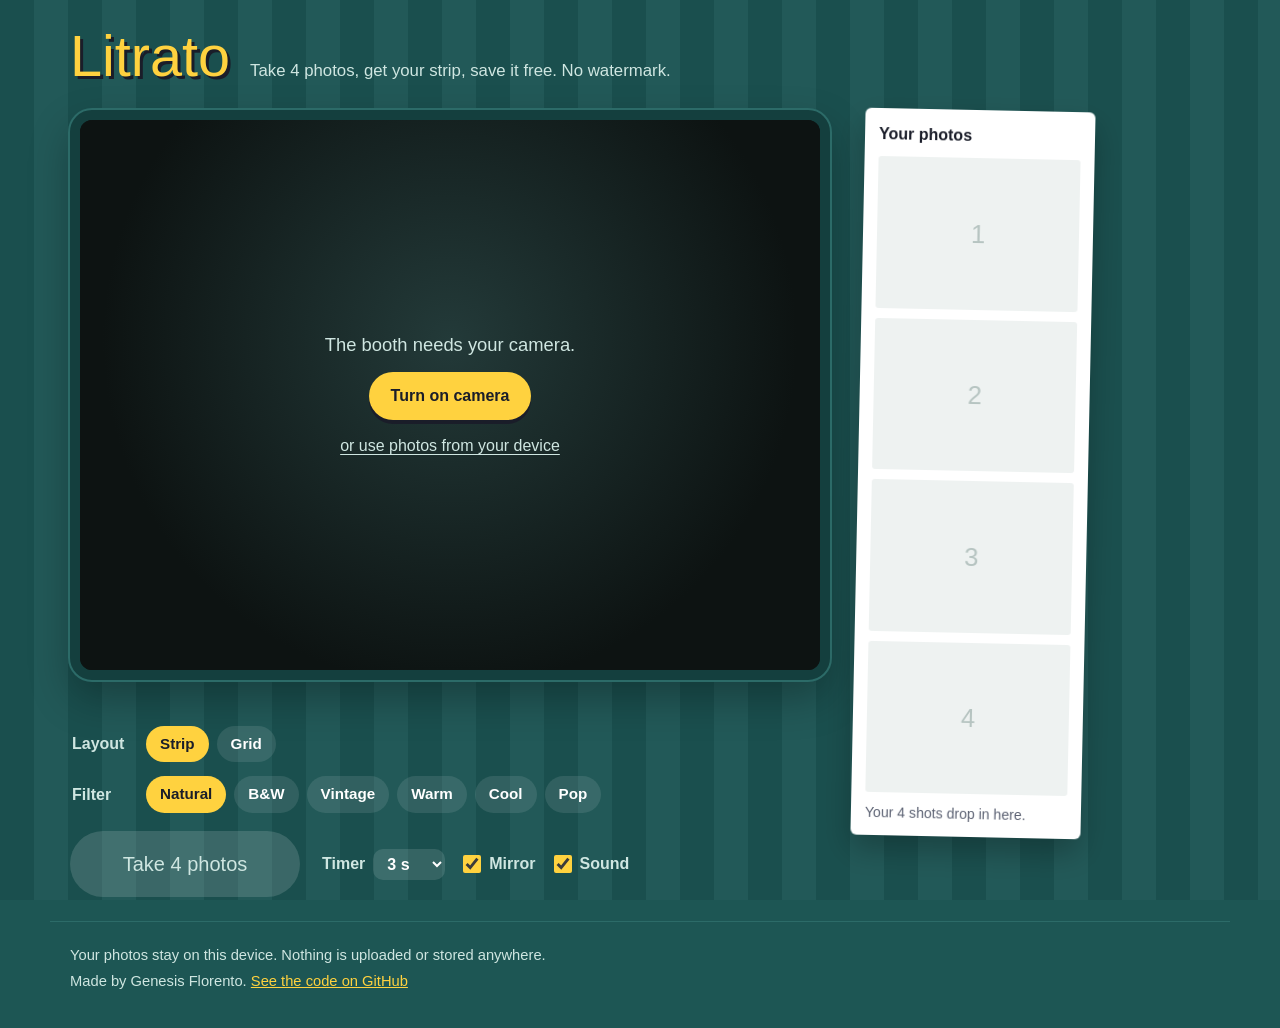
==== index.html @ 0225bc2d "Add files via upload" ====
<!DOCTYPE html>
<html lang="en">
<head>
    <meta charset="UTF-8">
    <meta name="viewport" content="width=device-width, initial-scale=1.0">
    <title>Litrato · Free online photobooth</title>
    <meta name="description" content="A free photobooth in your browser. Take 4 photos, get a photo strip, and save it with no fees and no watermark. Your photos never leave your device.">
    <meta name="theme-color" content="#1d5654">
    <link rel="preload" href="fonts/bungee.woff2" as="font" type="font/woff2" crossorigin>
    <link rel="preload" href="fonts/bricolage-grotesque.woff2" as="font" type="font/woff2" crossorigin>
    <link rel="stylesheet" href="css/style.css">
    <link rel="icon" href="data:image/svg+xml,%3Csvg xmlns='http://www.w3.org/2000/svg' viewBox='0 0 64 64'%3E%3Crect width='64' height='64' rx='14' fill='%231d5654'/%3E%3Crect x='20' y='8' width='24' height='48' rx='3' fill='%23fff'/%3E%3Crect x='24' y='12' width='16' height='10' fill='%23ffd23f'/%3E%3Crect x='24' y='26' width='16' height='10' fill='%23ffd23f'/%3E%3Crect x='24' y='40' width='16' height='10' fill='%23ffd23f'/%3E%3C/svg%3E">
</head>
<body>
    <header class="marquee">
        <h1 class="logo">Litrato</h1>
        <p class="tagline">Take 4 photos, get your strip, save it free. No watermark.</p>
    </header>

    <main class="booth" id="booth">
        <section class="stage" aria-label="Camera">
            <div class="window" id="window">
                <video id="video" autoplay playsinline muted></video>
                <div class="count" id="count" aria-hidden="true"></div>
                <div class="flash" id="flash" aria-hidden="true"></div>

                <div class="cam-start" id="cam-start">
                    <p>The booth needs your camera.</p>
                    <button type="button" class="btn btn-flash" id="btn-camera">Turn on camera</button>
                    <label class="link-btn" for="upload">or use photos from your device</label>
                    <p class="cam-error" id="cam-error" role="alert" hidden></p>
                </div>
            </div>

            <p class="status" id="status" aria-live="polite"></p>

            <div class="controls">
                <fieldset class="choice" id="layout-choice">
                    <legend>Layout</legend>
                    <label><input type="radio" name="layout" value="strip" checked><span>Strip</span></label>
                    <label><input type="radio" name="layout" value="grid"><span>Grid</span></label>
                </fieldset>

                <fieldset class="choice" id="filter-choice">
                    <legend>Filter</legend>
                    <label><input type="radio" name="filter" value="none" checked><span>Natural</span></label>
                    <label><input type="radio" name="filter" value="bw"><span>B&amp;W</span></label>
                    <label><input type="radio" name="filter" value="vintage"><span>Vintage</span></label>
                    <label><input type="radio" name="filter" value="warm"><span>Warm</span></label>
                    <label><input type="radio" name="filter" value="cool"><span>Cool</span></label>
                    <label><input type="radio" name="filter" value="pop"><span>Pop</span></label>
                </fieldset>

                <div class="shoot-row">
                    <button type="button" class="shutter" id="btn-shoot" disabled>
                        <span class="shutter-label">Take 4 photos</span>
                    </button>
                    <div class="small-opts">
                        <label class="select-label">Timer
                            <select id="timer">
                                <option value="3" selected>3 s</option>
                                <option value="5">5 s</option>
                                <option value="10">10 s</option>
                            </select>
                        </label>
                        <label class="check"><input type="checkbox" id="mirror" checked> Mirror</label>
                        <label class="check"><input type="checkbox" id="sound" checked> Sound</label>
                    </div>
                </div>
            </div>
        </section>

        <aside class="tray" aria-label="Your photos">
            <h2 class="tray-title">Your photos</h2>
            <ol class="slots" id="slots">
                <li class="slot"><span class="slot-empty">1</span></li>
                <li class="slot"><span class="slot-empty">2</span></li>
                <li class="slot"><span class="slot-empty">3</span></li>
                <li class="slot"><span class="slot-empty">4</span></li>
            </ol>
            <p class="tray-hint" id="tray-hint">Your 4 shots drop in here.</p>
        </aside>
    </main>

    <section class="result" id="result" aria-labelledby="result-title" hidden>
        <div class="result-preview">
            <canvas id="output" aria-label="Your finished photo strip"></canvas>
        </div>

        <div class="result-panel">
            <h2 id="result-title" tabindex="-1">Your strip is ready</h2>
            <p class="result-sub">Change the look, then save it. Tap a photo below to retake just that one.</p>

            <fieldset class="choice" id="layout-choice-2">
                <legend>Layout</legend>
                <label><input type="radio" name="layout2" value="strip" checked><span>Strip</span></label>
                <label><input type="radio" name="layout2" value="grid"><span>Grid</span></label>
            </fieldset>

            <fieldset class="choice" id="frame-choice">
                <legend>Frame</legend>
                <label><input type="radio" name="frame" value="paper" checked><span class="swatch" style="--sw:#ffffff"></span><span>Paper</span></label>
                <label><input type="radio" name="frame" value="flash"><span class="swatch" style="--sw:#ffd23f"></span><span>Flash</span></label>
                <label><input type="radio" name="frame" value="booth"><span class="swatch" style="--sw:#1d5654"></span><span>Booth</span></label>
                <label><input type="radio" name="frame" value="rose"><span class="swatch" style="--sw:#f4a7b9"></span><span>Rose</span></label>
                <label><input type="radio" name="frame" value="ink"><span class="swatch" style="--sw:#1a1d29"></span><span>Ink</span></label>
            </fieldset>

            <fieldset class="choice" id="filter-choice-2">
                <legend>Filter</legend>
                <label><input type="radio" name="filter2" value="none" checked><span>Natural</span></label>
                <label><input type="radio" name="filter2" value="bw"><span>B&amp;W</span></label>
                <label><input type="radio" name="filter2" value="vintage"><span>Vintage</span></label>
                <label><input type="radio" name="filter2" value="warm"><span>Warm</span></label>
                <label><input type="radio" name="filter2" value="cool"><span>Cool</span></label>
                <label><input type="radio" name="filter2" value="pop"><span>Pop</span></label>
            </fieldset>

            <label class="field"><span>Caption <span class="field-note">(optional)</span></span>
                <input type="text" id="caption" maxlength="28" placeholder="e.g. Barkada night out" autocomplete="off">
            </label>
            <label class="check"><input type="checkbox" id="show-date" checked> Show the date</label>

            <div class="result-actions">
                <button type="button" class="btn btn-flash" id="btn-download">Save photo strip</button>
                <button type="button" class="btn btn-ghost" id="btn-share" hidden>Share</button>
                <button type="button" class="btn btn-ghost" id="btn-again">Start over</button>
            </div>
            <p class="saved-msg" id="saved-msg" role="status" hidden></p>
        </div>
    </section>

    <input type="file" id="upload" accept="image/*" multiple hidden>

    <footer class="foot">
        <p>Your photos stay on this device. Nothing is uploaded or stored anywhere.</p>
        <p>Made by Genesis Florento. <a href="https://github.com/" id="repo-link">See the code on GitHub</a></p>
    </footer>

    <script src="js/filters.js"></script>
    <script src="js/compose.js"></script>
    <script src="js/app.js"></script>
</body>
</html>
---- css/style.css ----
/* Litrato: a free photobooth in the browser.
   Look: an old mall photobooth. Teal enamel booth, white photo strip,
   flash-yellow shutter, and marquee-style countdown numbers. */

@font-face {
    font-family: "Bungee";
    src: url("../fonts/bungee.woff2") format("woff2");
    font-weight: 400;
    font-display: swap;
}
@font-face {
    font-family: "Bricolage Grotesque";
    src: url("../fonts/bricolage-grotesque.woff2") format("woff2");
    font-weight: 200 800;
    font-display: swap;
}

:root {
    --booth: #1d5654;        /* teal enamel, the main color */
    --booth-deep: #143f3e;
    --booth-line: #2c6b68;
    --mint: #cfe6e1;
    --paper: #ffffff;
    --flash: #ffd23f;        /* the one accent */
    --ink: #1a1d29;
    --stop: #ff6b5b;
    --radius-window: 22px;
    --radius-pill: 999px;
    --display: "Bungee", "Arial Black", sans-serif;
    --body: "Bricolage Grotesque", "Segoe UI", Arial, sans-serif;
}

* { box-sizing: border-box; }

html { -webkit-text-size-adjust: 100%; }

body {
    margin: 0;
    min-height: 100vh;
    background: var(--booth);
    color: var(--paper);
    font-family: var(--body);
    font-size: 16px;
    line-height: 1.5;
}

/* Soft vertical pleats, like the booth curtain. */
body::before {
    content: "";
    position: fixed;
    inset: 0;
    z-index: -1;
    background: repeating-linear-gradient(90deg,
        rgba(0, 0, 0, 0.07) 0 34px,
        rgba(255, 255, 255, 0.025) 34px 68px);
    pointer-events: none;
}

button, input, select { font: inherit; color: inherit; }

:focus-visible {
    outline: 3px solid var(--flash);
    outline-offset: 3px;
    border-radius: 6px;
}

[hidden] { display: none !important; }

/* ---------- Header ---------- */
.marquee {
    max-width: 1180px;
    margin: 0 auto;
    padding: 28px 20px 12px;
    display: flex;
    align-items: baseline;
    flex-wrap: wrap;
    gap: 6px 20px;
}

.logo {
    margin: 0;
    font-family: var(--display);
    font-weight: 400;
    font-size: clamp(2.4rem, 6vw, 3.6rem);
    line-height: 1;
    color: var(--flash);
    text-shadow: 3px 3px 0 var(--ink);
}

.tagline {
    margin: 0;
    font-size: 1.05rem;
    color: var(--mint);
}

/* ---------- Booth: camera + tray ---------- */
.booth {
    max-width: 1180px;
    margin: 0 auto;
    padding: 12px 20px 24px;
    display: grid;
    /* Camera column is as wide as the camera, so the strip sits right beside it. */
    grid-template-columns: min(calc(100% - 258px), max(420px, calc((100vh - 330px) * 4 / 3))) 230px;
    justify-content: start;
    gap: 28px;
    align-items: start;
}

.window {
    position: relative;
    width: 100%;
    aspect-ratio: 4 / 3;
    border-radius: var(--radius-window);
    background: #0d1312;
    overflow: hidden;
    border: 10px solid var(--booth-deep);
    box-shadow: 0 0 0 2px var(--booth-line), 0 18px 40px rgba(0, 0, 0, 0.28);
}

#video {
    width: 100%;
    height: 100%;
    object-fit: cover;
    display: block;
}
#video.is-mirrored { transform: scaleX(-1); }

/* The 3-2-1 countdown: the one loud thing on the page. */
.count {
    position: absolute;
    inset: 0;
    display: grid;
    place-items: center;
    font-family: var(--display);
    font-size: clamp(7rem, 22vw, 15rem);
    line-height: 1;
    color: var(--flash);
    text-shadow: 6px 6px 0 var(--ink);
    pointer-events: none;
}
.count.tick { animation: tick 1s ease-out both; }
@keyframes tick {
    0%   { transform: scale(1.35); opacity: 0; }
    15%  { transform: scale(1);    opacity: 1; }
    80%  { transform: scale(0.96); opacity: 1; }
    100% { transform: scale(0.9);  opacity: 0; }
}

.flash {
    position: absolute;
    inset: 0;
    background: #fff;
    opacity: 0;
    pointer-events: none;
}
.flash.go { animation: flash 0.45s ease-out; }
@keyframes flash {
    0%   { opacity: 0.95; }
    100% { opacity: 0; }
}

.cam-start {
    position: absolute;
    inset: 0;
    display: flex;
    flex-direction: column;
    align-items: center;
    justify-content: center;
    gap: 14px;
    padding: 20px;
    text-align: center;
    background: radial-gradient(circle at 50% 40%, #233a39, #0d1312 70%);
}
.cam-start p { margin: 0; font-size: 1.15rem; color: var(--mint); }
.cam-start .cam-error { margin-top: 4px; font-size: 0.95rem; color: var(--ink); }

.cam-error {
    max-width: 420px;
    margin: 4px 0 0;
    padding: 10px 14px;
    border-radius: 12px;
    background: var(--paper);
    color: var(--ink);
    font-size: 0.95rem;
}

.status {
    min-height: 1.5em;
    margin: 12px 4px 0;
    color: var(--mint);
}

/* ---------- Controls ---------- */
.controls {
    margin-top: 10px;
    display: grid;
    gap: 14px;
}

.choice {
    margin: 0;
    padding: 0;
    border: 0;
    display: flex;
    flex-wrap: wrap;
    align-items: center;
    gap: 8px;
}
.choice legend {
    float: left;
    width: 64px;
    margin-right: 4px;
    font-weight: 600;
    color: var(--mint);
}
.choice label { position: relative; cursor: pointer; }
.choice input {
    position: absolute;
    opacity: 0;
    width: 1px;
    height: 1px;
}
.choice label > span:last-child,
.choice label > span:only-of-type {
    display: inline-flex;
    align-items: center;
    padding: 7px 14px;
    border-radius: var(--radius-pill);
    background: rgba(255, 255, 255, 0.1);
    color: var(--paper);
    font-weight: 600;
    font-size: 0.95rem;
    transition: background-color 0.15s, color 0.15s;
}
.choice label:hover > span:last-child { background: rgba(255, 255, 255, 0.18); }
.choice input:checked ~ span:last-child { background: var(--flash); color: var(--ink); }
.choice input:focus-visible ~ span:last-child { outline: 3px solid var(--flash); outline-offset: 2px; }
.choice input:disabled ~ span { opacity: 0.5; cursor: not-allowed; }

.swatch {
    position: absolute;
    left: 10px;
    top: 50%;
    width: 14px;
    height: 14px;
    margin-top: -7px;
    border-radius: 50%;
    background: var(--sw);
    box-shadow: 0 0 0 2px rgba(0, 0, 0, 0.25);
    z-index: 1;
    pointer-events: none;
}
#frame-choice label > span:last-child { padding-left: 32px; }

.shoot-row {
    display: flex;
    flex-wrap: wrap;
    align-items: center;
    gap: 14px 22px;
    margin-top: 4px;
}

.shutter {
    min-width: 230px;
    padding: 18px 30px;
    border: 0;
    border-radius: var(--radius-pill);
    background: var(--flash);
    color: var(--ink);
    font-family: var(--display);
    font-size: 1.25rem;
    cursor: pointer;
    box-shadow: 0 5px 0 var(--ink);
    transition: transform 0.08s, box-shadow 0.08s, background-color 0.15s;
}
.shutter:active:not(:disabled) { transform: translateY(4px); box-shadow: 0 1px 0 var(--ink); }
.shutter:disabled { background: rgba(255, 255, 255, 0.14); color: var(--mint); cursor: not-allowed; box-shadow: none; }
.shutter.is-stop { background: var(--stop); color: var(--ink); }

.small-opts { display: flex; flex-wrap: wrap; align-items: center; gap: 10px 18px; color: var(--mint); }
.select-label { display: inline-flex; align-items: center; gap: 8px; font-weight: 600; }
.select-label select {
    padding: 6px 10px;
    border-radius: 10px;
    border: 0;
    background: rgba(255, 255, 255, 0.12);
    color: var(--paper);
}
.select-label option { color: var(--ink); }
.check { display: inline-flex; align-items: center; gap: 8px; cursor: pointer; font-weight: 600; }
.check input { width: 18px; height: 18px; accent-color: var(--flash); margin: 0; }

/* ---------- Buttons ---------- */
.btn {
    padding: 12px 22px;
    border-radius: var(--radius-pill);
    border: 0;
    font-weight: 700;
    font-size: 1rem;
    cursor: pointer;
}
.btn:disabled { opacity: 0.6; cursor: wait; }
.btn-flash { background: var(--flash); color: var(--ink); box-shadow: 0 4px 0 var(--ink); }
.btn-flash:active { transform: translateY(3px); box-shadow: 0 1px 0 var(--ink); }
.btn-ghost { background: transparent; color: var(--ink); box-shadow: inset 0 0 0 2px var(--ink); }

.link-btn {
    color: var(--mint);
    text-decoration: underline;
    text-underline-offset: 3px;
    cursor: pointer;
}

/* ---------- Tray: the white photo strip beside the camera ---------- */
.tray {
    position: sticky;
    top: 16px;
    padding: 14px 14px 12px;
    background: var(--paper);
    color: var(--ink);
    border-radius: 6px;
    box-shadow: 0 14px 30px rgba(0, 0, 0, 0.25);
    transform: rotate(1.2deg);
}
.tray-title { margin: 0 0 10px; font-size: 1rem; font-weight: 700; }
.slots {
    list-style: none;
    margin: 0;
    padding: 0;
    display: grid;
    gap: 10px;
}
.slots.is-grid { grid-template-columns: 1fr 1fr; gap: 8px; }
.slot {
    aspect-ratio: 4 / 3;
    border-radius: 3px;
    background: #eef2f1;
    overflow: hidden;
    position: relative;
}
.slot.is-next { box-shadow: 0 0 0 3px var(--flash), 0 0 0 5px var(--ink); }
.slot-empty {
    display: grid;
    place-items: center;
    height: 100%;
    font-family: var(--display);
    font-size: 1.6rem;
    color: #b6c4c1;
}
.slot-photo {
    display: block;
    width: 100%;
    height: 100%;
    padding: 0;
    border: 0;
    background: none;
    cursor: pointer;
    position: relative;
}
.slot-photo canvas { display: block; width: 100%; height: 100%; }
.slot-retake {
    position: absolute;
    right: 6px;
    bottom: 6px;
    padding: 2px 8px;
    border-radius: var(--radius-pill);
    background: rgba(26, 29, 41, 0.78);
    color: #fff;
    font-size: 0.75rem;
    font-weight: 700;
    opacity: 0;
    transition: opacity 0.15s;
}
.slot-photo:hover .slot-retake,
.slot-photo:focus-visible .slot-retake { opacity: 1; }
.slots.is-busy .slot-photo { pointer-events: none; }
.tray-hint { margin: 10px 0 0; font-size: 0.88rem; color: #5b6172; }

/* ---------- Result ---------- */
.result {
    max-width: 1180px;
    margin: 8px auto 0;
    padding: 28px 20px 40px;
    display: grid;
    grid-template-columns: minmax(0, 1fr) minmax(300px, 420px);
    gap: 36px;
    align-items: start;
}
.result-preview {
    display: flex;
    justify-content: center;
    padding: 10px;
}
#output {
    display: block;
    max-width: 100%;
    max-height: 82vh;
    height: auto;
    width: auto;
    box-shadow: 0 22px 44px rgba(0, 0, 0, 0.35);
    transform: rotate(-1.5deg);
}
#output.is-grid { transform: rotate(-0.8deg); }

.result-panel {
    background: var(--paper);
    color: var(--ink);
    border-radius: 16px;
    padding: 24px;
    display: grid;
    gap: 16px;
}
.result-panel h2 { margin: 0; font-family: var(--display); font-weight: 400; font-size: 1.6rem; line-height: 1.1; }
.result-panel h2:focus { outline: none; }
.result-sub { margin: -6px 0 0; color: #5b6172; }
.result-panel .choice legend { color: #5b6172; }
.result-panel .choice label > span:last-child { background: #eef2f1; color: var(--ink); }
.result-panel .choice label:hover > span:last-child { background: #e1e8e6; }
.result-panel .choice input:checked ~ span:last-child { background: var(--ink); color: #fff; }
.result-panel .choice input:focus-visible ~ span:last-child { outline-color: var(--booth); }
.result-panel :focus-visible { outline-color: var(--booth); }
.result-panel .check { color: var(--ink); }
.result-panel .check input { accent-color: var(--booth); }

.field { display: grid; gap: 6px; font-weight: 600; }
.field-note { font-weight: 400; color: #5b6172; }
.field input {
    padding: 11px 14px;
    border-radius: 12px;
    border: 2px solid #d6dedc;
    background: #fff;
    color: var(--ink);
}
.field input:focus { border-color: var(--booth); outline: none; }

.result-actions { display: flex; flex-wrap: wrap; gap: 10px; }
.saved-msg { margin: 0; padding: 10px 14px; border-radius: 12px; background: #e5f3ef; color: #134a3f; font-size: 0.95rem; }

/* ---------- Footer ---------- */
.foot {
    max-width: 1180px;
    margin: 0 auto;
    padding: 18px 20px 32px;
    color: var(--mint);
    font-size: 0.92rem;
    border-top: 1px solid var(--booth-line);
}
.foot p { margin: 4px 0; }
.foot a { color: var(--flash); }

/* ---------- Phones and tablets ---------- */
@media (max-width: 900px) {
    .booth { grid-template-columns: 1fr; gap: 18px; }
    .tray { position: static; transform: none; padding: 10px; }
    .tray-title { display: none; }
    .slots, .slots.is-grid { grid-template-columns: repeat(4, 1fr); gap: 6px; }
    .tray-hint { margin-top: 6px; }
    .result { grid-template-columns: 1fr; gap: 20px; }
    #output { max-height: 70vh; }
}

@media (max-width: 520px) {
    .marquee { padding-top: 18px; }
    .booth, .result, .foot { padding-left: 16px; padding-right: 16px; }
    .window { border-width: 6px; border-radius: 16px; }
    .choice legend { width: 100%; float: none; margin-bottom: 2px; }
    .shutter { width: 100%; }
    .result-panel { padding: 18px; }
    .slot-retake { opacity: 1; }
}

@media (prefers-reduced-motion: reduce) {
    .count.tick { animation: none; }
    .flash.go { animation-duration: 0.15s; }
    .tray, #output, #output.is-grid { transform: none; }
    * { transition: none !important; }
}
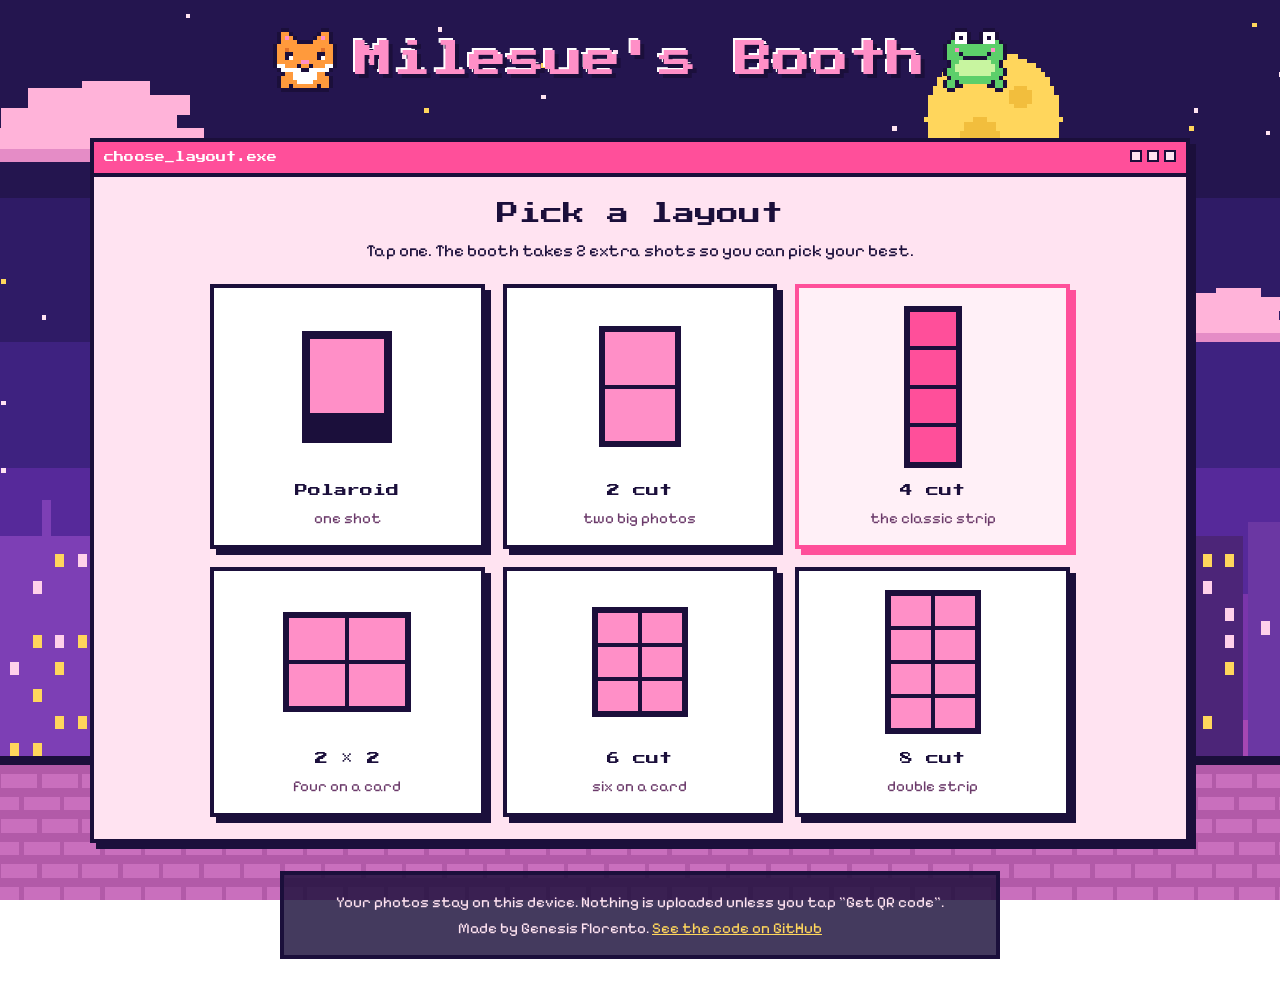
==== commit 5b77388d: "Add files via upload" ====
--- a/index.html
+++ b/index.html
@@ -3,43 +3,71 @@
 <head>
     <meta charset="UTF-8">
     <meta name="viewport" content="width=device-width, initial-scale=1.0">
-    <title>Litrato · Free online photobooth</title>
-    <meta name="description" content="A free photobooth in your browser. Take 4 photos, get a photo strip, and save it with no fees and no watermark. Your photos never leave your device.">
-    <meta name="theme-color" content="#1d5654">
-    <link rel="preload" href="fonts/bungee.woff2" as="font" type="font/woff2" crossorigin>
-    <link rel="preload" href="fonts/bricolage-grotesque.woff2" as="font" type="font/woff2" crossorigin>
+    <title>Milesue's Booth · Free 8-bit photobooth</title>
+    <meta name="description" content="A free 8-bit photobooth in your browser. Pick 1 to 8 photos, pose, add stickers, and save your strip with no watermark. Your photos never leave your device.">
+    <meta name="theme-color" content="#2a1a5e">
+    <link rel="preload" href="fonts/press-start-2p.woff2" as="font" type="font/woff2" crossorigin>
+    <link rel="preload" href="fonts/pixelify-sans.woff2" as="font" type="font/woff2" crossorigin>
     <link rel="stylesheet" href="css/style.css">
-    <link rel="icon" href="data:image/svg+xml,%3Csvg xmlns='http://www.w3.org/2000/svg' viewBox='0 0 64 64'%3E%3Crect width='64' height='64' rx='14' fill='%231d5654'/%3E%3Crect x='20' y='8' width='24' height='48' rx='3' fill='%23fff'/%3E%3Crect x='24' y='12' width='16' height='10' fill='%23ffd23f'/%3E%3Crect x='24' y='26' width='16' height='10' fill='%23ffd23f'/%3E%3Crect x='24' y='40' width='16' height='10' fill='%23ffd23f'/%3E%3C/svg%3E">
+    <link rel="icon" href="data:image/svg+xml,%3Csvg xmlns='http://www.w3.org/2000/svg' viewBox='0 0 16 16' shape-rendering='crispEdges'%3E%3Crect width='16' height='16' fill='%23ff4f9a'/%3E%3Crect x='3' y='2' width='10' height='12' fill='%23fff'/%3E%3Crect x='5' y='4' width='6' height='3' fill='%232a1a5e'/%3E%3Crect x='5' y='9' width='6' height='3' fill='%232a1a5e'/%3E%3C/svg%3E">
 </head>
 <body>
-    <header class="marquee">
-        <h1 class="logo">Litrato</h1>
-        <p class="tagline">Take 4 photos, get your strip, save it free. No watermark.</p>
+    <div class="scene" id="scene" aria-hidden="true"></div>
+
+    <header class="title">
+        <span class="title-sprite" id="title-cat"></span>
+        <div>
+            <h1 class="logo">Milesue's Booth</h1>
+        </div>
+        <span class="title-sprite" id="title-frog"></span>
     </header>
 
-    <main class="booth" id="booth">
-        <section class="stage" aria-label="Camera">
-            <div class="window" id="window">
-                <video id="video" autoplay playsinline muted></video>
-                <div class="count" id="count" aria-hidden="true"></div>
-                <div class="flash" id="flash" aria-hidden="true"></div>
-
-                <div class="cam-start" id="cam-start">
-                    <p>The booth needs your camera.</p>
-                    <button type="button" class="btn btn-flash" id="btn-camera">Turn on camera</button>
-                    <label class="link-btn" for="upload">or use photos from your device</label>
-                    <p class="cam-error" id="cam-error" role="alert" hidden></p>
-                </div>
-            </div>
-
-            <p class="status" id="status" aria-live="polite"></p>
-
-            <div class="controls">
-                <fieldset class="choice" id="layout-choice">
-                    <legend>Layout</legend>
-                    <label><input type="radio" name="layout" value="strip" checked><span>Strip</span></label>
-                    <label><input type="radio" name="layout" value="grid"><span>Grid</span></label>
-                </fieldset>
+    <section class="win layout-win" id="layout-pick" aria-labelledby="layout-title">
+        <div class="win-bar"><span>choose_layout.exe</span><span class="win-dots" aria-hidden="true"><i></i><i></i><i></i></span></div>
+        <div class="layout-body">
+            <h2 id="layout-title" tabindex="-1">Pick a layout</h2>
+            <p class="layout-sub">Tap one. The booth takes 2 extra shots so you can pick your best.</p>
+            <div class="layout-cards" id="layout-cards" role="radiogroup" aria-label="Layout"></div>
+        </div>
+    </section>
+
+    <main class="booth" id="booth" hidden>
+        <section class="win cam-win" aria-label="Camera">
+            <div class="win-bar"><span>milesue_cam.exe</span><span class="win-dots" aria-hidden="true"><i></i><i></i><i></i></span></div>
+            <div class="cam-body">
+                <span class="peek-cat" id="peek-cat" aria-hidden="true"></span>
+                <div class="window" id="window">
+                    <video id="video" autoplay playsinline muted></video>
+                    <div class="count" id="count" aria-hidden="true"></div>
+                    <div class="flash" id="flash" aria-hidden="true"></div>
+                    <div class="cam-start" id="cam-start">
+                        <p>Ready to play? The booth needs your camera.</p>
+                        <button type="button" class="px-btn px-btn-pink" id="btn-camera">Turn on camera</button>
+                        <label class="link-btn" for="upload">or use photos from your device</label>
+                        <p class="cam-error" id="cam-error" role="alert" hidden></p>
+                    </div>
+                </div>
+
+                <ol class="shots" id="shots" aria-label="Photos taken"></ol>
+
+                <div class="buddy">
+                    <span class="buddy-frog" id="buddy-frog" aria-hidden="true"></span>
+                    <p class="bubble" id="status" aria-live="polite">Hi! Pick how many photos, then press Start.</p>
+                </div>
+            </div>
+        </section>
+
+        <section class="win set-win" aria-label="Settings">
+            <div class="win-bar"><span>settings.exe</span><span class="win-dots" aria-hidden="true"><i></i><i></i><i></i></span></div>
+            <div class="set-body">
+                <div class="chosen-layout">
+                    <span class="chosen-icon" id="chosen-icon" aria-hidden="true"></span>
+                    <div>
+                        <p class="chosen-name" id="chosen-name">4 cut</p>
+                        <p class="note" id="count-note">Takes 6 shots, so you can pick your best 4.</p>
+                    </div>
+                    <button type="button" class="px-btn px-btn-small" id="btn-change-layout">Change</button>
+                </div>
 
                 <fieldset class="choice" id="filter-choice">
                     <legend>Filter</legend>
@@ -51,94 +79,158 @@
                     <label><input type="radio" name="filter" value="pop"><span>Pop</span></label>
                 </fieldset>
 
-                <div class="shoot-row">
-                    <button type="button" class="shutter" id="btn-shoot" disabled>
-                        <span class="shutter-label">Take 4 photos</span>
-                    </button>
-                    <div class="small-opts">
-                        <label class="select-label">Timer
-                            <select id="timer">
-                                <option value="3" selected>3 s</option>
-                                <option value="5">5 s</option>
-                                <option value="10">10 s</option>
-                            </select>
-                        </label>
-                        <label class="check"><input type="checkbox" id="mirror" checked> Mirror</label>
-                        <label class="check"><input type="checkbox" id="sound" checked> Sound</label>
-                    </div>
-                </div>
+                <div class="toggles">
+                    <label class="select-label">Timer
+                        <select id="timer">
+                            <option value="3" selected>3 s</option>
+                            <option value="5">5 s</option>
+                            <option value="10">10 s</option>
+                        </select>
+                    </label>
+                    <label class="check"><input type="checkbox" id="flashlight"> Flash light</label>
+                    <label class="check"><input type="checkbox" id="mirror" checked> Mirror</label>
+                    <label class="check"><input type="checkbox" id="sound" checked> Sound</label>
+                    <button type="button" class="px-btn px-btn-small" id="btn-switch" hidden>Switch camera</button>
+                </div>
+
+                <button type="button" class="start-btn" id="btn-shoot" disabled><span id="shoot-label">Start</span></button>
             </div>
         </section>
-
-        <aside class="tray" aria-label="Your photos">
-            <h2 class="tray-title">Your photos</h2>
-            <ol class="slots" id="slots">
-                <li class="slot"><span class="slot-empty">1</span></li>
-                <li class="slot"><span class="slot-empty">2</span></li>
-                <li class="slot"><span class="slot-empty">3</span></li>
-                <li class="slot"><span class="slot-empty">4</span></li>
-            </ol>
-            <p class="tray-hint" id="tray-hint">Your 4 shots drop in here.</p>
-        </aside>
     </main>
+
+    <section class="win pick-win" id="pick" aria-labelledby="pick-title" hidden>
+        <div class="win-bar"><span>pick_photos.exe</span><span class="win-dots" aria-hidden="true"><i></i><i></i><i></i></span></div>
+        <div class="pick-body">
+            <h2 id="pick-title" tabindex="-1">Pick your best 4</h2>
+            <p class="pick-sub" id="pick-sub">Tap photos in the order you want them on the strip. Tap again to remove.</p>
+            <ol class="pick-grid" id="pick-grid"></ol>
+            <div class="pick-actions">
+                <button type="button" class="px-btn px-btn-pink" id="btn-use" disabled>Use these photos</button>
+                <button type="button" class="px-btn" id="btn-retake-all">Retake all</button>
+            </div>
+        </div>
+    </section>
 
     <section class="result" id="result" aria-labelledby="result-title" hidden>
         <div class="result-preview">
             <canvas id="output" aria-label="Your finished photo strip"></canvas>
-        </div>
-
-        <div class="result-panel">
-            <h2 id="result-title" tabindex="-1">Your strip is ready</h2>
-            <p class="result-sub">Change the look, then save it. Tap a photo below to retake just that one.</p>
-
-            <fieldset class="choice" id="layout-choice-2">
-                <legend>Layout</legend>
-                <label><input type="radio" name="layout2" value="strip" checked><span>Strip</span></label>
-                <label><input type="radio" name="layout2" value="grid"><span>Grid</span></label>
-            </fieldset>
-
-            <fieldset class="choice" id="frame-choice">
-                <legend>Frame</legend>
-                <label><input type="radio" name="frame" value="paper" checked><span class="swatch" style="--sw:#ffffff"></span><span>Paper</span></label>
-                <label><input type="radio" name="frame" value="flash"><span class="swatch" style="--sw:#ffd23f"></span><span>Flash</span></label>
-                <label><input type="radio" name="frame" value="booth"><span class="swatch" style="--sw:#1d5654"></span><span>Booth</span></label>
-                <label><input type="radio" name="frame" value="rose"><span class="swatch" style="--sw:#f4a7b9"></span><span>Rose</span></label>
-                <label><input type="radio" name="frame" value="ink"><span class="swatch" style="--sw:#1a1d29"></span><span>Ink</span></label>
-            </fieldset>
-
-            <fieldset class="choice" id="filter-choice-2">
-                <legend>Filter</legend>
-                <label><input type="radio" name="filter2" value="none" checked><span>Natural</span></label>
-                <label><input type="radio" name="filter2" value="bw"><span>B&amp;W</span></label>
-                <label><input type="radio" name="filter2" value="vintage"><span>Vintage</span></label>
-                <label><input type="radio" name="filter2" value="warm"><span>Warm</span></label>
-                <label><input type="radio" name="filter2" value="cool"><span>Cool</span></label>
-                <label><input type="radio" name="filter2" value="pop"><span>Pop</span></label>
-            </fieldset>
-
-            <label class="field"><span>Caption <span class="field-note">(optional)</span></span>
-                <input type="text" id="caption" maxlength="28" placeholder="e.g. Barkada night out" autocomplete="off">
-            </label>
-            <label class="check"><input type="checkbox" id="show-date" checked> Show the date</label>
+            <p class="preview-hint">Tap a sticker to select it. Drag to move it, or drag the white corner to resize and turn it.</p>
+        </div>
+
+        <div class="result-side">
+            <div class="win">
+                <div class="win-bar"><span>stickers.exe</span><span class="win-dots" aria-hidden="true"><i></i><i></i><i></i></span></div>
+                <div class="win-pad">
+                    <h2 id="result-title" tabindex="-1">Add stickers</h2>
+                    <div class="sticker-grid" id="sticker-presets" aria-label="Sticker presets"></div>
+                    <h3 class="mini-title">Your own stickers</h3>
+                    <div class="sticker-grid" id="sticker-mine" aria-label="Your stickers"></div>
+                    <label class="px-btn px-btn-small" for="sticker-upload">Add your own image</label>
+
+                    <div class="sticker-tools" id="sticker-tools" hidden>
+                        <p class="tools-label">Selected sticker</p>
+                        <div class="tools-row">
+                            <button type="button" class="px-btn px-btn-small" data-tool="smaller" aria-label="Make smaller">Smaller</button>
+                            <button type="button" class="px-btn px-btn-small" data-tool="bigger" aria-label="Make bigger">Bigger</button>
+                            <button type="button" class="px-btn px-btn-small" data-tool="left" >Turn left</button>
+                            <button type="button" class="px-btn px-btn-small" data-tool="right" >Turn right</button>
+                            <button type="button" class="px-btn px-btn-small" data-tool="front">To front</button>
+                            <button type="button" class="px-btn px-btn-small px-btn-danger" data-tool="delete">Delete</button>
+                        </div>
+                    </div>
+                </div>
+            </div>
+
+            <div class="win">
+                <div class="win-bar"><span>style.exe</span><span class="win-dots" aria-hidden="true"><i></i><i></i><i></i></span></div>
+                <div class="win-pad">
+                    <fieldset class="choice" id="frame-choice">
+                        <legend>Frame</legend>
+                        <label><input type="radio" name="frame" value="bubblegum" checked><span class="swatch" style="--sw:#ffc2e2"></span><span>Bubblegum</span></label>
+                        <label><input type="radio" name="frame" value="night"><span class="swatch" style="--sw:#2a1a5e"></span><span>Night</span></label>
+                        <label><input type="radio" name="frame" value="lavender"><span class="swatch" style="--sw:#cdb8ff"></span><span>Lavender</span></label>
+                        <label><input type="radio" name="frame" value="mint"><span class="swatch" style="--sw:#bff5df"></span><span>Mint</span></label>
+                        <label><input type="radio" name="frame" value="paper"><span class="swatch" style="--sw:#ffffff"></span><span>Paper</span></label>
+                        <label class="any-color" title="Pick any color">
+                            <input type="radio" name="frame" value="custom">
+                            <span class="swatch swatch-wheel" id="custom-swatch"></span>
+                            <input type="color" id="frame-color" value="#ff8fc7" aria-label="Pick any frame color">
+                            <span>Any color</span>
+                        </label>
+                    </fieldset>
+                    <fieldset class="choice" id="filter-choice-2">
+                        <legend>Filter</legend>
+                        <label><input type="radio" name="filter2" value="none" checked><span>Natural</span></label>
+                        <label><input type="radio" name="filter2" value="bw"><span>B&amp;W</span></label>
+                        <label><input type="radio" name="filter2" value="vintage"><span>Vintage</span></label>
+                        <label><input type="radio" name="filter2" value="warm"><span>Warm</span></label>
+                        <label><input type="radio" name="filter2" value="cool"><span>Cool</span></label>
+                        <label><input type="radio" name="filter2" value="pop"><span>Pop</span></label>
+                    </fieldset>
+                    
+                    <label class="field"><span>Caption <span class="field-note">(optional)</span></span>
+                        <input type="text" id="caption" maxlength="24" placeholder="e.g. Date night" autocomplete="off">
+                    </label>
+                    <div class="toggles">
+                        <label class="check"><input type="checkbox" id="show-date" checked> Show the date</label>
+                        <label class="check"><input type="checkbox" id="show-mascots" checked> Show the cat and frog</label>
+                    </div>
+                </div>
+            </div>
 
             <div class="result-actions">
-                <button type="button" class="btn btn-flash" id="btn-download">Save photo strip</button>
-                <button type="button" class="btn btn-ghost" id="btn-share" hidden>Share</button>
-                <button type="button" class="btn btn-ghost" id="btn-again">Start over</button>
+                <button type="button" class="start-btn start-btn-small" id="btn-download">Save photo strip</button>
+                <button type="button" class="px-btn px-btn-pink" id="btn-qr" hidden>Get QR code</button>
+                <button type="button" class="px-btn" id="btn-share" hidden>Share</button>
+                <button type="button" class="px-btn" id="btn-again">Start over</button>
             </div>
             <p class="saved-msg" id="saved-msg" role="status" hidden></p>
         </div>
     </section>
 
+    <div class="qr-overlay" id="qr-overlay" hidden>
+        <div class="win qr-win" role="dialog" aria-modal="true" aria-labelledby="qr-title">
+            <div class="win-bar"><span>share_qr.exe</span><button type="button" class="qr-x" id="qr-close" aria-label="Close">×</button></div>
+            <div class="qr-body">
+                <div id="qr-ask">
+                    <h2 id="qr-title" tabindex="-1">Share with a QR code?</h2>
+                    <p>Your strip will be <strong>uploaded</strong> so everyone in the photo can scan the code and save it on their own phone. Anyone with the QR code or link can open it.</p>
+                    <div class="qr-actions">
+                        <button type="button" class="px-btn px-btn-pink" id="qr-go">Upload and make QR</button>
+                        <button type="button" class="px-btn" id="qr-cancel">Cancel</button>
+                    </div>
+                </div>
+                <div id="qr-busy" hidden><p class="qr-wait">Uploading your strip…</p></div>
+                <div id="qr-done" hidden>
+                    <h2 tabindex="-1" id="qr-done-title">Scan to save!</h2>
+                    <canvas id="qr-canvas" width="296" height="296" aria-label="QR code for your photo strip"></canvas>
+                    <p class="qr-hint">Point a phone camera at the code, then tap the link.</p>
+                    <div class="qr-actions">
+                        <button type="button" class="px-btn" id="qr-copy">Copy link</button>
+                    </div>
+                    <p class="qr-link" id="qr-link"></p>
+                </div>
+                <p class="qr-error" id="qr-error" role="alert" hidden></p>
+            </div>
+        </div>
+    </div>
+
+    <div class="screen-light" id="screen-light" aria-hidden="true"></div>
     <input type="file" id="upload" accept="image/*" multiple hidden>
+    <input type="file" id="sticker-upload" accept="image/*" multiple hidden>
 
     <footer class="foot">
-        <p>Your photos stay on this device. Nothing is uploaded or stored anywhere.</p>
+        <p>Your photos stay on this device. Nothing is uploaded unless you tap "Get QR code".</p>
         <p>Made by Genesis Florento. <a href="https://github.com/" id="repo-link">See the code on GitHub</a></p>
     </footer>
 
+    <script src="js/config.js"></script>
+    <script src="js/vendor/qrcode.js"></script>
+    <script src="js/pixel.js"></script>
     <script src="js/filters.js"></script>
     <script src="js/compose.js"></script>
+    <script src="js/stickers.js"></script>
+    <script src="js/share-qr.js"></script>
     <script src="js/app.js"></script>
 </body>
 </html>
--- a/css/style.css
+++ b/css/style.css
@@ -1,163 +1,176 @@
-/* Litrato: a free photobooth in the browser.
-   Look: an old mall photobooth. Teal enamel booth, white photo strip,
-   flash-yellow shutter, and marquee-style countdown numbers. */
+/* Milesue's Booth: 8-bit pink night city.
+   Retro "program windows" with hard pixel shadows, a banded night sky,
+   and two mascots: an orange cat and a frog. */
 
 @font-face {
-    font-family: "Bungee";
-    src: url("../fonts/bungee.woff2") format("woff2");
+    font-family: "Press Start 2P";
+    src: url("../fonts/press-start-2p.woff2") format("woff2");
     font-weight: 400;
     font-display: swap;
 }
 @font-face {
-    font-family: "Bricolage Grotesque";
-    src: url("../fonts/bricolage-grotesque.woff2") format("woff2");
-    font-weight: 200 800;
+    font-family: "Pixelify Sans";
+    src: url("../fonts/pixelify-sans.woff2") format("woff2");
+    font-weight: 400 700;
     font-display: swap;
 }
 
 :root {
-    --booth: #1d5654;        /* teal enamel, the main color */
-    --booth-deep: #143f3e;
-    --booth-line: #2c6b68;
-    --mint: #cfe6e1;
-    --paper: #ffffff;
-    --flash: #ffd23f;        /* the one accent */
-    --ink: #1a1d29;
-    --stop: #ff6b5b;
-    --radius-window: 22px;
-    --radius-pill: 999px;
-    --display: "Bungee", "Arial Black", sans-serif;
-    --body: "Bricolage Grotesque", "Segoe UI", Arial, sans-serif;
+    --ink: #1b0f3b;          /* every outline and shadow */
+    --night: #2a1a5e;
+    --blush: #ffe3f1;        /* window body */
+    --pink: #ff8fc7;
+    --hot: #ff4f9a;          /* title bars, picked, main buttons */
+    --lav: #cdb8ff;
+    --moon: #ffd65c;
+    --white: #ffffff;
+    --px: "Press Start 2P", monospace;
+    --ui: "Pixelify Sans", "Segoe UI", sans-serif;
+    --shadow: 6px 6px 0 var(--ink);
 }
 
 * { box-sizing: border-box; }
-
 html { -webkit-text-size-adjust: 100%; }
 
 body {
     margin: 0;
     min-height: 100vh;
-    background: var(--booth);
-    color: var(--paper);
-    font-family: var(--body);
-    font-size: 16px;
-    line-height: 1.5;
-}
-
-/* Soft vertical pleats, like the booth curtain. */
-body::before {
-    content: "";
+    color: var(--ink);
+    font-family: var(--ui);
+    font-size: 17px;
+    line-height: 1.45;
+    /* Banded night sky, like an old game. */
+    background: linear-gradient(to bottom,
+        #24154f 0 22%, #2f1b66 22% 38%, #3e2280 38% 52%,
+        #56299a 52% 66%, #7a35ab 66% 80%, #a547b3 80% 100%) fixed;
+}
+
+.scene {
     position: fixed;
     inset: 0;
     z-index: -1;
-    background: repeating-linear-gradient(90deg,
-        rgba(0, 0, 0, 0.07) 0 34px,
-        rgba(255, 255, 255, 0.025) 34px 68px);
     pointer-events: none;
 }
+.scene svg { width: 100%; height: 100%; display: block; }
+
+.sprite, .sticker-btn img { image-rendering: pixelated; image-rendering: crisp-edges; }
 
 button, input, select { font: inherit; color: inherit; }
-
-:focus-visible {
-    outline: 3px solid var(--flash);
-    outline-offset: 3px;
-    border-radius: 6px;
-}
-
+:focus-visible { outline: 4px solid var(--moon); outline-offset: 3px; }
 [hidden] { display: none !important; }
 
-/* ---------- Header ---------- */
-.marquee {
-    max-width: 1180px;
-    margin: 0 auto;
-    padding: 28px 20px 12px;
+/* ---------- Title ---------- */
+.title {
     display: flex;
-    align-items: baseline;
-    flex-wrap: wrap;
-    gap: 6px 20px;
-}
-
+    align-items: center;
+    justify-content: center;
+    gap: 18px;
+    padding: 28px 16px 46px;
+    text-align: center;
+}
+.title-sprite .sprite { width: 64px; height: 64px; display: block; }
 .logo {
     margin: 0;
-    font-family: var(--display);
+    font-family: var(--px);
     font-weight: 400;
-    font-size: clamp(2.4rem, 6vw, 3.6rem);
-    line-height: 1;
-    color: var(--flash);
-    text-shadow: 3px 3px 0 var(--ink);
-}
-
-.tagline {
-    margin: 0;
-    font-size: 1.05rem;
-    color: var(--mint);
-}
-
-/* ---------- Booth: camera + tray ---------- */
+    font-size: clamp(1.25rem, 4vw, 2.4rem);
+    line-height: 1.25;
+    color: var(--pink);
+    text-shadow: 4px 4px 0 var(--ink), -2px -2px 0 #fff;
+}
+.tagline { margin: 10px 0 0; color: #ffe3f1; font-size: 1.05rem; }
+
+/* ---------- Program windows ---------- */
+.win {
+    background: var(--blush);
+    border: 4px solid var(--ink);
+    box-shadow: var(--shadow);
+}
+.win-bar {
+    display: flex;
+    justify-content: space-between;
+    align-items: center;
+    padding: 8px 10px;
+    background: var(--hot);
+    color: var(--white);
+    border-bottom: 4px solid var(--ink);
+    font-family: var(--px);
+    font-size: 10px;
+    letter-spacing: 0.02em;
+}
+.win-dots i {
+    display: inline-block;
+    width: 12px;
+    height: 12px;
+    margin-left: 5px;
+    background: var(--blush);
+    border: 2px solid var(--ink);
+}
+.win-pad { padding: 16px; display: grid; gap: 14px; }
+
+/* ---------- Booth ---------- */
 .booth {
-    max-width: 1180px;
+    max-width: 1240px;
     margin: 0 auto;
-    padding: 12px 20px 24px;
-    display: grid;
-    /* Camera column is as wide as the camera, so the strip sits right beside it. */
-    grid-template-columns: min(calc(100% - 258px), max(420px, calc((100vh - 330px) * 4 / 3))) 230px;
-    justify-content: start;
-    gap: 28px;
+    padding: 8px 16px 28px;
+    display: grid;
+    grid-template-columns: min(calc(100% - 384px), max(420px, calc((100vh - 360px) * 4 / 3))) 352px;
+    justify-content: center;
+    gap: 32px;
     align-items: start;
 }
+
+.cam-body { position: relative; padding: 14px; display: grid; gap: 12px; }
+.peek-cat { position: absolute; top: -78px; right: 26px; z-index: 2; }
+.peek-cat .sprite { width: 64px; height: 64px; display: block; animation: bob 1.2s steps(2) infinite; }
+@keyframes bob { 50% { transform: translateY(-4px); } }
 
 .window {
     position: relative;
+    aspect-ratio: 4 / 3;
     width: 100%;
-    aspect-ratio: 4 / 3;
-    border-radius: var(--radius-window);
-    background: #0d1312;
+    background: #120a2a;
+    border: 4px solid var(--ink);
     overflow: hidden;
-    border: 10px solid var(--booth-deep);
-    box-shadow: 0 0 0 2px var(--booth-line), 0 18px 40px rgba(0, 0, 0, 0.28);
-}
-
-#video {
-    width: 100%;
-    height: 100%;
-    object-fit: cover;
-    display: block;
-}
+}
+#video { width: 100%; height: 100%; object-fit: cover; display: block; }
 #video.is-mirrored { transform: scaleX(-1); }
 
-/* The 3-2-1 countdown: the one loud thing on the page. */
+/* The 3-2-1 countdown: the loudest thing on the page. */
 .count {
     position: absolute;
     inset: 0;
     display: grid;
     place-items: center;
-    font-family: var(--display);
-    font-size: clamp(7rem, 22vw, 15rem);
+    font-family: var(--px);
+    font-size: clamp(4.5rem, 15vw, 10rem);
     line-height: 1;
-    color: var(--flash);
-    text-shadow: 6px 6px 0 var(--ink);
+    color: var(--pink);
+    text-shadow: 8px 8px 0 var(--ink), -3px -3px 0 #fff;
     pointer-events: none;
 }
-.count.tick { animation: tick 1s ease-out both; }
+.count.tick { animation: tick 1s steps(5) both; }
 @keyframes tick {
-    0%   { transform: scale(1.35); opacity: 0; }
-    15%  { transform: scale(1);    opacity: 1; }
-    80%  { transform: scale(0.96); opacity: 1; }
-    100% { transform: scale(0.9);  opacity: 0; }
-}
-
-.flash {
-    position: absolute;
+    0%   { transform: scale(1.5); opacity: 0; }
+    20%  { transform: scale(1); opacity: 1; }
+    85%  { transform: scale(1); opacity: 1; }
+    100% { transform: scale(0.8); opacity: 0; }
+}
+
+.flash { position: absolute; inset: 0; background: #fff; opacity: 0; pointer-events: none; }
+.flash.go { animation: flash 0.4s steps(4) both; }
+@keyframes flash { 0% { opacity: 1; } 100% { opacity: 0; } }
+
+.screen-light {
+    position: fixed;
     inset: 0;
-    background: #fff;
+    z-index: 9999;
+    background: #fff7fc;
     opacity: 0;
     pointer-events: none;
-}
-.flash.go { animation: flash 0.45s ease-out; }
-@keyframes flash {
-    0%   { opacity: 0.95; }
-    100% { opacity: 0; }
-}
+    transition: opacity 0.08s linear;
+}
+.screen-light.on { opacity: 1; }
 
 .cam-start {
     position: absolute;
@@ -169,309 +182,446 @@
     gap: 14px;
     padding: 20px;
     text-align: center;
-    background: radial-gradient(circle at 50% 40%, #233a39, #0d1312 70%);
-}
-.cam-start p { margin: 0; font-size: 1.15rem; color: var(--mint); }
-.cam-start .cam-error { margin-top: 4px; font-size: 0.95rem; color: var(--ink); }
-
-.cam-error {
+    color: #ffe3f1;
+    background:
+        radial-gradient(circle, rgba(255, 143, 199, 0.18) 2px, transparent 2px) 0 0 / 22px 22px,
+        #1b0f3b;
+}
+.cam-start p { margin: 0; font-size: 1.1rem; }
+.cam-start .cam-error {
     max-width: 420px;
-    margin: 4px 0 0;
     padding: 10px 14px;
-    border-radius: 12px;
-    background: var(--paper);
+    background: var(--white);
     color: var(--ink);
+    border: 3px solid var(--ink);
     font-size: 0.95rem;
 }
-
-.status {
-    min-height: 1.5em;
-    margin: 12px 4px 0;
-    color: var(--mint);
-}
-
-/* ---------- Controls ---------- */
-.controls {
-    margin-top: 10px;
-    display: grid;
-    gap: 14px;
-}
-
-.choice {
-    margin: 0;
-    padding: 0;
-    border: 0;
-    display: flex;
-    flex-wrap: wrap;
-    align-items: center;
-    gap: 8px;
-}
-.choice legend {
-    float: left;
-    width: 64px;
-    margin-right: 4px;
+.link-btn { color: var(--pink); text-decoration: underline; text-underline-offset: 3px; cursor: pointer; }
+
+/* Photos taken so far. */
+.shots { list-style: none; margin: 0; padding: 0; display: flex; flex-wrap: wrap; gap: 6px; }
+.shot {
+    width: 58px;
+    aspect-ratio: 4 / 3;
+    display: grid;
+    place-items: center;
+    background: var(--white);
+    border: 3px solid var(--ink);
+    font-family: var(--px);
+    font-size: 9px;
+    color: #b79cc8;
+    overflow: hidden;
+}
+.shot canvas { width: 100%; height: 100%; display: block; }
+.shot.is-next { border-color: var(--hot); box-shadow: 0 0 0 3px var(--moon); }
+
+/* The frog talks: status messages. */
+.buddy { display: flex; align-items: flex-end; gap: 12px; }
+.buddy-frog .sprite { width: 56px; height: 56px; display: block; animation: bob 1s steps(2) infinite; }
+.bubble {
+    position: relative;
+    flex: 1;
+    margin: 0 0 14px;
+    padding: 10px 14px;
+    background: var(--white);
+    border: 4px solid var(--ink);
+    box-shadow: 4px 4px 0 var(--pink);
     font-weight: 600;
-    color: var(--mint);
-}
+    min-height: 3.1em;
+}
+.bubble::before {
+    content: "";
+    position: absolute;
+    left: -16px;
+    bottom: 6px;
+    width: 12px;
+    height: 12px;
+    background: var(--white);
+    border-left: 4px solid var(--ink);
+    border-bottom: 4px solid var(--ink);
+}
+
+/* ---------- Settings ---------- */
+.set-body { padding: 16px; display: grid; gap: 16px; }
+
+.choice { margin: 0; padding: 0; border: 0; display: flex; flex-wrap: wrap; gap: 8px; }
+.choice legend { width: 100%; margin-bottom: 6px; font-weight: 700; font-size: 1rem; }
 .choice label { position: relative; cursor: pointer; }
-.choice input {
-    position: absolute;
-    opacity: 0;
-    width: 1px;
-    height: 1px;
-}
-.choice label > span:last-child,
-.choice label > span:only-of-type {
+.choice input { position: absolute; opacity: 0; width: 1px; height: 1px; }
+.choice label > span:last-child {
     display: inline-flex;
     align-items: center;
-    padding: 7px 14px;
-    border-radius: var(--radius-pill);
-    background: rgba(255, 255, 255, 0.1);
-    color: var(--paper);
+    padding: 6px 12px;
+    background: var(--white);
+    border: 3px solid var(--ink);
+    box-shadow: 3px 3px 0 var(--ink);
     font-weight: 600;
-    font-size: 0.95rem;
-    transition: background-color 0.15s, color 0.15s;
-}
-.choice label:hover > span:last-child { background: rgba(255, 255, 255, 0.18); }
-.choice input:checked ~ span:last-child { background: var(--flash); color: var(--ink); }
-.choice input:focus-visible ~ span:last-child { outline: 3px solid var(--flash); outline-offset: 2px; }
-.choice input:disabled ~ span { opacity: 0.5; cursor: not-allowed; }
+    font-size: 0.98rem;
+}
+.choice label:active > span:last-child { transform: translate(2px, 2px); box-shadow: 1px 1px 0 var(--ink); }
+.choice input:checked ~ span:last-child { background: var(--hot); color: var(--white); }
+.choice input:focus-visible ~ span:last-child { outline: 4px solid var(--moon); outline-offset: 2px; }
+.choice input:disabled ~ span { opacity: 0.55; cursor: not-allowed; }
+
+.level { gap: 6px; }
+.level label > span:last-child {
+    width: 31px;
+    height: 32px;
+    justify-content: center;
+    padding: 0;
+    font-family: var(--px);
+    font-size: 11px;
+}
+.note { margin: -8px 0 0; font-size: 0.92rem; color: #6b3a6a; }
 
 .swatch {
     position: absolute;
-    left: 10px;
+    left: 9px;
     top: 50%;
     width: 14px;
     height: 14px;
     margin-top: -7px;
-    border-radius: 50%;
     background: var(--sw);
-    box-shadow: 0 0 0 2px rgba(0, 0, 0, 0.25);
+    border: 2px solid var(--ink);
     z-index: 1;
     pointer-events: none;
 }
-#frame-choice label > span:last-child { padding-left: 32px; }
-
-.shoot-row {
-    display: flex;
-    flex-wrap: wrap;
+#frame-choice label > span:last-child { padding-left: 30px; }
+
+.toggles { display: flex; flex-wrap: wrap; align-items: center; gap: 10px 16px; }
+.check { display: inline-flex; align-items: center; gap: 8px; cursor: pointer; font-weight: 600; }
+.check input { width: 18px; height: 18px; margin: 0; accent-color: var(--hot); }
+.select-label { display: inline-flex; align-items: center; gap: 8px; font-weight: 700; }
+.select-label select { padding: 4px 8px; background: var(--white); border: 3px solid var(--ink); }
+
+/* ---------- Buttons ---------- */
+.start-btn {
+    width: 100%;
+    padding: 18px 20px;
+    background: var(--hot);
+    color: var(--white);
+    border: 4px solid var(--ink);
+    box-shadow: var(--shadow);
+    font-family: var(--px);
+    font-size: 18px;
+    cursor: pointer;
+    text-shadow: 2px 2px 0 var(--ink);
+}
+.start-btn:active:not(:disabled) { transform: translate(4px, 4px); box-shadow: 2px 2px 0 var(--ink); }
+.start-btn:disabled { background: #dccbe6; color: #8a7a9e; text-shadow: none; box-shadow: none; cursor: not-allowed; }
+.start-btn.is-stop { background: var(--moon); color: var(--ink); text-shadow: none; }
+.start-btn-small { width: auto; padding: 14px 18px; font-size: 13px; }
+
+.px-btn {
+    display: inline-flex;
     align-items: center;
-    gap: 14px 22px;
-    margin-top: 4px;
-}
-
-.shutter {
-    min-width: 230px;
-    padding: 18px 30px;
-    border: 0;
-    border-radius: var(--radius-pill);
-    background: var(--flash);
+    justify-content: center;
+    padding: 10px 16px;
+    background: var(--white);
     color: var(--ink);
-    font-family: var(--display);
-    font-size: 1.25rem;
-    cursor: pointer;
-    box-shadow: 0 5px 0 var(--ink);
-    transition: transform 0.08s, box-shadow 0.08s, background-color 0.15s;
-}
-.shutter:active:not(:disabled) { transform: translateY(4px); box-shadow: 0 1px 0 var(--ink); }
-.shutter:disabled { background: rgba(255, 255, 255, 0.14); color: var(--mint); cursor: not-allowed; box-shadow: none; }
-.shutter.is-stop { background: var(--stop); color: var(--ink); }
-
-.small-opts { display: flex; flex-wrap: wrap; align-items: center; gap: 10px 18px; color: var(--mint); }
-.select-label { display: inline-flex; align-items: center; gap: 8px; font-weight: 600; }
-.select-label select {
-    padding: 6px 10px;
-    border-radius: 10px;
-    border: 0;
-    background: rgba(255, 255, 255, 0.12);
-    color: var(--paper);
-}
-.select-label option { color: var(--ink); }
-.check { display: inline-flex; align-items: center; gap: 8px; cursor: pointer; font-weight: 600; }
-.check input { width: 18px; height: 18px; accent-color: var(--flash); margin: 0; }
-
-/* ---------- Buttons ---------- */
-.btn {
-    padding: 12px 22px;
-    border-radius: var(--radius-pill);
-    border: 0;
+    border: 3px solid var(--ink);
+    box-shadow: 4px 4px 0 var(--ink);
     font-weight: 700;
-    font-size: 1rem;
-    cursor: pointer;
-}
-.btn:disabled { opacity: 0.6; cursor: wait; }
-.btn-flash { background: var(--flash); color: var(--ink); box-shadow: 0 4px 0 var(--ink); }
-.btn-flash:active { transform: translateY(3px); box-shadow: 0 1px 0 var(--ink); }
-.btn-ghost { background: transparent; color: var(--ink); box-shadow: inset 0 0 0 2px var(--ink); }
-
-.link-btn {
-    color: var(--mint);
-    text-decoration: underline;
-    text-underline-offset: 3px;
-    cursor: pointer;
-}
-
-/* ---------- Tray: the white photo strip beside the camera ---------- */
-.tray {
-    position: sticky;
-    top: 16px;
-    padding: 14px 14px 12px;
-    background: var(--paper);
-    color: var(--ink);
-    border-radius: 6px;
-    box-shadow: 0 14px 30px rgba(0, 0, 0, 0.25);
-    transform: rotate(1.2deg);
-}
-.tray-title { margin: 0 0 10px; font-size: 1rem; font-weight: 700; }
-.slots {
+    cursor: pointer;
+}
+.px-btn:active:not(:disabled) { transform: translate(3px, 3px); box-shadow: 1px 1px 0 var(--ink); }
+.px-btn:disabled { opacity: 0.55; cursor: not-allowed; box-shadow: none; }
+.px-btn-pink { background: var(--hot); color: var(--white); }
+.px-btn-small { padding: 6px 10px; font-size: 0.92rem; box-shadow: 3px 3px 0 var(--ink); }
+.px-btn-danger { background: #ff6b5b; color: var(--ink); }
+
+/* ---------- Pick your best ---------- */
+.pick-win { max-width: 1100px; margin: 12px auto 28px; }
+.pick-body { padding: 18px; display: grid; gap: 14px; }
+.pick-body h2, .result h2 { margin: 0; font-family: var(--px); font-weight: 400; font-size: 15px; line-height: 1.5; }
+.pick-body h2:focus, .result h2:focus { outline: none; }
+.pick-sub { margin: -6px 0 0; }
+.pick-grid {
     list-style: none;
     margin: 0;
     padding: 0;
     display: grid;
-    gap: 10px;
-}
-.slots.is-grid { grid-template-columns: 1fr 1fr; gap: 8px; }
-.slot {
-    aspect-ratio: 4 / 3;
-    border-radius: 3px;
-    background: #eef2f1;
-    overflow: hidden;
+    grid-template-columns: repeat(auto-fill, minmax(170px, 1fr));
+    gap: 14px;
+}
+.pick-item {
     position: relative;
-}
-.slot.is-next { box-shadow: 0 0 0 3px var(--flash), 0 0 0 5px var(--ink); }
-.slot-empty {
-    display: grid;
-    place-items: center;
-    height: 100%;
-    font-family: var(--display);
-    font-size: 1.6rem;
-    color: #b6c4c1;
-}
-.slot-photo {
     display: block;
     width: 100%;
-    height: 100%;
     padding: 0;
-    border: 0;
-    background: none;
-    cursor: pointer;
-    position: relative;
-}
-.slot-photo canvas { display: block; width: 100%; height: 100%; }
-.slot-retake {
+    border: 4px solid var(--ink);
+    background: var(--white);
+    cursor: pointer;
+    box-shadow: 4px 4px 0 var(--ink);
+}
+.pick-item canvas { display: block; width: 100%; height: auto; opacity: 0.6; }
+.pick-item.is-picked { border-color: var(--hot); box-shadow: 4px 4px 0 var(--hot); }
+.pick-item.is-picked canvas { opacity: 1; }
+.pick-badge {
     position: absolute;
-    right: 6px;
-    bottom: 6px;
-    padding: 2px 8px;
-    border-radius: var(--radius-pill);
-    background: rgba(26, 29, 41, 0.78);
-    color: #fff;
-    font-size: 0.75rem;
-    font-weight: 700;
-    opacity: 0;
-    transition: opacity 0.15s;
-}
-.slot-photo:hover .slot-retake,
-.slot-photo:focus-visible .slot-retake { opacity: 1; }
-.slots.is-busy .slot-photo { pointer-events: none; }
-.tray-hint { margin: 10px 0 0; font-size: 0.88rem; color: #5b6172; }
+    top: -4px;
+    left: -4px;
+    min-width: 34px;
+    height: 34px;
+    display: grid;
+    place-items: center;
+    background: var(--hot);
+    color: var(--white);
+    border: 4px solid var(--ink);
+    font-family: var(--px);
+    font-size: 12px;
+}
+.pick-actions { display: flex; flex-wrap: wrap; gap: 12px; }
 
 /* ---------- Result ---------- */
 .result {
-    max-width: 1180px;
+    max-width: 1240px;
     margin: 8px auto 0;
-    padding: 28px 20px 40px;
-    display: grid;
-    grid-template-columns: minmax(0, 1fr) minmax(300px, 420px);
-    gap: 36px;
+    padding: 12px 16px 36px;
+    display: grid;
+    grid-template-columns: minmax(0, 1fr) minmax(320px, 430px);
+    gap: 32px;
     align-items: start;
 }
-.result-preview {
-    display: flex;
-    justify-content: center;
-    padding: 10px;
-}
+.result-preview { display: grid; justify-items: center; gap: 12px; position: sticky; top: 12px; }
 #output {
     display: block;
     max-width: 100%;
-    max-height: 82vh;
+    max-height: 84vh;
+    width: auto;
     height: auto;
-    width: auto;
-    box-shadow: 0 22px 44px rgba(0, 0, 0, 0.35);
-    transform: rotate(-1.5deg);
-}
-#output.is-grid { transform: rotate(-0.8deg); }
-
-.result-panel {
-    background: var(--paper);
-    color: var(--ink);
-    border-radius: 16px;
-    padding: 24px;
-    display: grid;
-    gap: 16px;
-}
-.result-panel h2 { margin: 0; font-family: var(--display); font-weight: 400; font-size: 1.6rem; line-height: 1.1; }
-.result-panel h2:focus { outline: none; }
-.result-sub { margin: -6px 0 0; color: #5b6172; }
-.result-panel .choice legend { color: #5b6172; }
-.result-panel .choice label > span:last-child { background: #eef2f1; color: var(--ink); }
-.result-panel .choice label:hover > span:last-child { background: #e1e8e6; }
-.result-panel .choice input:checked ~ span:last-child { background: var(--ink); color: #fff; }
-.result-panel .choice input:focus-visible ~ span:last-child { outline-color: var(--booth); }
-.result-panel :focus-visible { outline-color: var(--booth); }
-.result-panel .check { color: var(--ink); }
-.result-panel .check input { accent-color: var(--booth); }
-
-.field { display: grid; gap: 6px; font-weight: 600; }
-.field-note { font-weight: 400; color: #5b6172; }
+    border: 4px solid var(--ink);
+    box-shadow: 8px 8px 0 var(--ink);
+    cursor: pointer;
+    touch-action: auto;
+}
+.preview-hint {
+    margin: 0;
+    max-width: 460px;
+    padding: 8px 12px;
+    background: rgba(27, 15, 59, 0.82);
+    color: #ffe3f1;
+    font-size: 0.92rem;
+    text-align: center;
+}
+.result-side { display: grid; gap: 22px; }
+
+.sticker-grid { display: grid; grid-template-columns: repeat(auto-fill, minmax(58px, 1fr)); gap: 8px; }
+.sticker-btn {
+    aspect-ratio: 1;
+    display: grid;
+    place-items: center;
+    padding: 6px;
+    background: var(--white);
+    border: 3px solid var(--ink);
+    box-shadow: 3px 3px 0 var(--ink);
+    cursor: pointer;
+}
+.sticker-btn { overflow: hidden; min-width: 0; }
+.sticker-btn img { width: 100%; height: 100%; object-fit: contain; }
+.sticker-btn:active { transform: translate(2px, 2px); box-shadow: 1px 1px 0 var(--ink); }
+.mini-title { margin: 4px 0 -4px; font-size: 1rem; }
+.empty-mine { grid-column: 1 / -1; margin: 0; font-size: 0.92rem; color: #6b3a6a; }
+label.px-btn { justify-self: start; }
+
+.sticker-tools { padding: 12px; background: var(--white); border: 3px dashed var(--hot); }
+.tools-label { margin: 0 0 8px; font-weight: 700; }
+.tools-row { display: flex; flex-wrap: wrap; gap: 8px; }
+
+.field { display: grid; gap: 6px; font-weight: 700; }
+.field-note { font-weight: 400; color: #6b3a6a; }
 .field input {
-    padding: 11px 14px;
-    border-radius: 12px;
-    border: 2px solid #d6dedc;
-    background: #fff;
-    color: var(--ink);
-}
-.field input:focus { border-color: var(--booth); outline: none; }
-
-.result-actions { display: flex; flex-wrap: wrap; gap: 10px; }
-.saved-msg { margin: 0; padding: 10px 14px; border-radius: 12px; background: #e5f3ef; color: #134a3f; font-size: 0.95rem; }
+    padding: 10px 12px;
+    background: var(--white);
+    border: 3px solid var(--ink);
+    box-shadow: inset 3px 3px 0 #f1d4e6;
+}
+.field input:focus { outline: 4px solid var(--moon); outline-offset: 0; }
+
+.result-actions { display: flex; flex-wrap: wrap; gap: 12px; align-items: center; }
+.saved-msg {
+    margin: 0;
+    padding: 10px 14px;
+    background: var(--white);
+    border: 3px solid var(--ink);
+    font-weight: 600;
+}
 
 /* ---------- Footer ---------- */
 .foot {
-    max-width: 1180px;
-    margin: 0 auto;
-    padding: 18px 20px 32px;
-    color: var(--mint);
-    font-size: 0.92rem;
-    border-top: 1px solid var(--booth-line);
+    max-width: 720px;
+    margin: 24px auto 40px;
+    padding: 12px 16px;
+    background: rgba(27, 15, 59, 0.82);
+    color: #ffe3f1;
+    font-size: 0.95rem;
+    text-align: center;
+    border: 4px solid var(--ink);
 }
 .foot p { margin: 4px 0; }
-.foot a { color: var(--flash); }
+.foot a { color: var(--moon); }
 
 /* ---------- Phones and tablets ---------- */
-@media (max-width: 900px) {
-    .booth { grid-template-columns: 1fr; gap: 18px; }
-    .tray { position: static; transform: none; padding: 10px; }
-    .tray-title { display: none; }
-    .slots, .slots.is-grid { grid-template-columns: repeat(4, 1fr); gap: 6px; }
-    .tray-hint { margin-top: 6px; }
-    .result { grid-template-columns: 1fr; gap: 20px; }
-    #output { max-height: 70vh; }
+@media (max-width: 960px) {
+    .booth { grid-template-columns: 1fr; gap: 28px; max-width: 680px; }
+    .result { grid-template-columns: 1fr; max-width: 680px; gap: 24px; }
+    .result-preview { position: static; }
+    #output { max-height: 72vh; }
 }
 
 @media (max-width: 520px) {
-    .marquee { padding-top: 18px; }
-    .booth, .result, .foot { padding-left: 16px; padding-right: 16px; }
-    .window { border-width: 6px; border-radius: 16px; }
-    .choice legend { width: 100%; float: none; margin-bottom: 2px; }
-    .shutter { width: 100%; }
-    .result-panel { padding: 18px; }
-    .slot-retake { opacity: 1; }
+    body { font-size: 16px; }
+    .title { gap: 10px; padding-top: 20px; }
+    .title-sprite .sprite { width: 44px; height: 44px; }
+    .booth, .result { padding-left: 12px; padding-right: 12px; }
+    .cam-body { padding: 10px; }
+    .peek-cat { top: -70px; right: 14px; }
+    .shot { width: calc((100% - 30px) / 6); }
+    .pick-grid { grid-template-columns: repeat(2, 1fr); gap: 10px; }
+    .sticker-grid { grid-template-columns: repeat(5, 1fr); gap: 6px; }
+    .sticker-btn { padding: 4px; }
+    .result-actions .start-btn { width: 100%; }
+    .foot { margin-left: 12px; margin-right: 12px; }
 }
 
 @media (prefers-reduced-motion: reduce) {
-    .count.tick { animation: none; }
+    .count.tick, .peek-cat .sprite, .buddy-frog .sprite { animation: none; }
     .flash.go { animation-duration: 0.15s; }
-    .tray, #output, #output.is-grid { transform: none; }
-    * { transition: none !important; }
-}
+    .screen-light { transition: none; }
+}
+
+/* ---------- Pick a layout ---------- */
+.layout-win { max-width: 1100px; margin: 0 auto 28px; width: calc(100% - 32px); }
+.layout-body { padding: 22px; display: grid; gap: 14px; justify-items: center; text-align: center; }
+.layout-body h2 { margin: 0; font-family: var(--px); font-weight: 400; font-size: clamp(16px, 2.6vw, 22px); line-height: 1.4; }
+.layout-body h2:focus { outline: none; }
+.layout-sub { margin: -4px 0 6px; }
+.layout-cards {
+    width: 100%;
+    max-width: 860px;
+    display: grid;
+    grid-template-columns: repeat(3, 1fr);
+    gap: 18px;
+}
+.layout-card {
+    display: grid;
+    grid-template-rows: 1fr auto auto;
+    justify-items: center;
+    align-items: center;
+    gap: 6px;
+    min-height: 250px;
+    padding: 18px 12px 16px;
+    background: var(--white);
+    border: 4px solid var(--ink);
+    box-shadow: 6px 6px 0 var(--ink);
+    cursor: pointer;
+}
+.layout-card:hover { background: #fff3f9; }
+.layout-card:active { transform: translate(3px, 3px); box-shadow: 3px 3px 0 var(--ink); }
+.layout-card[aria-checked="true"] { border-color: var(--hot); box-shadow: 6px 6px 0 var(--hot); background: #fff0f7; }
+.layout-name { font-family: var(--px); font-size: 13px; margin-top: 8px; }
+.layout-note { font-size: 0.95rem; color: #6b3a6a; }
+
+/* Little drawings of each layout. */
+.layout-icon {
+    display: inline-grid;
+    grid-template-columns: repeat(var(--cols, 1), 40px);
+    gap: 4px;
+    padding: 6px;
+    background: var(--ink);
+}
+.layout-icon i { display: block; aspect-ratio: 4 / 3; background: var(--pink); }
+.layout-icon.is-cut2 { grid-template-columns: 70px; }
+.layout-icon.is-strip4 { grid-template-columns: 46px; }
+.layout-icon.is-grid4 { grid-template-columns: repeat(2, 56px); }
+.layout-icon.is-polaroid { padding: 8px 8px 30px; grid-template-columns: 74px; }
+.layout-icon.is-polaroid i { aspect-ratio: 1; }
+.layout-card[aria-checked="true"] .layout-icon i { background: var(--hot); }
+
+/* The chosen layout inside settings. */
+.chosen-layout { display: grid; grid-template-columns: auto 1fr auto; align-items: center; gap: 12px; }
+.chosen-icon .layout-icon { transform: scale(0.55); transform-origin: left center; margin-right: -30px; }
+.chosen-icon { display: flex; align-items: center; min-height: 72px; max-width: 80px; }
+.chosen-name { margin: 0; font-family: var(--px); font-size: 12px; }
+.chosen-layout .note { margin: 4px 0 0; }
+
+/* ---------- QR window ---------- */
+.qr-overlay {
+    position: fixed;
+    inset: 0;
+    z-index: 500;
+    display: grid;
+    place-items: center;
+    padding: 16px;
+    background: rgba(27, 15, 59, 0.72);
+}
+.qr-win { width: min(440px, 100%); max-height: calc(100vh - 32px); overflow-y: auto; }
+.qr-x {
+    width: 26px;
+    height: 26px;
+    padding: 0;
+    background: var(--blush);
+    color: var(--ink);
+    border: 3px solid var(--ink);
+    font-weight: 700;
+    line-height: 1;
+    cursor: pointer;
+}
+.qr-body { padding: 20px; display: grid; gap: 12px; text-align: center; }
+.qr-body h2 { margin: 0; font-family: var(--px); font-weight: 400; font-size: 14px; line-height: 1.5; }
+.qr-body h2:focus { outline: none; }
+.qr-body p { margin: 0; }
+.qr-actions { display: flex; flex-wrap: wrap; justify-content: center; gap: 10px; margin-top: 4px; }
+#qr-canvas {
+    justify-self: center;
+    width: 248px;
+    height: 248px;
+    image-rendering: pixelated;
+    border: 4px solid var(--ink);
+    box-shadow: 6px 6px 0 var(--hot);
+}
+.qr-hint { font-weight: 600; }
+.qr-link { font-size: 0.8rem; color: #6b3a6a; word-break: break-all; }
+.qr-wait { font-family: var(--px); font-size: 12px; padding: 24px 0; }
+.qr-error { padding: 10px 12px; background: #fff; border: 3px solid var(--ink); color: #b0003a; font-weight: 600; }
+
+@media (max-width: 520px) {
+    .layout-cards { grid-template-columns: repeat(2, 1fr); gap: 12px; }
+    .layout-card { min-height: 200px; padding: 14px 8px; }
+    .layout-icon { grid-template-columns: repeat(var(--cols, 1), 30px); }
+    .layout-icon.is-cut2 { grid-template-columns: 54px; }
+    .layout-icon.is-strip4 { grid-template-columns: 34px; }
+    .layout-icon.is-grid4 { grid-template-columns: repeat(2, 42px); }
+    .layout-icon.is-polaroid { grid-template-columns: 58px; padding-bottom: 24px; }
+}
+
+/* ---------- get.html (the page friends open from the QR code) ---------- */
+.get-win { max-width: 560px; margin: 0 auto; width: calc(100% - 32px); }
+.get-body { padding: 20px; display: grid; gap: 14px; justify-items: center; text-align: center; }
+.get-title { margin: 0; font-family: var(--px); font-weight: 400; font-size: 15px; line-height: 1.5; }
+.get-img { display: block; max-width: 100%; max-height: 70vh; border: 4px solid var(--ink); box-shadow: 8px 8px 0 var(--ink); }
+.get-msg { margin: 0; font-weight: 600; }
+.get-actions { display: flex; flex-wrap: wrap; justify-content: center; gap: 12px; }
+.get-actions a { text-decoration: none; }
+.get-tip { margin: 0; font-size: 0.92rem; color: #6b3a6a; }
+
+/* "Any color" frame: the whole pill opens the color picker. */
+.any-color { position: relative; }
+.any-color input[type="color"] {
+    position: absolute;
+    inset: 0;
+    width: 100%;
+    height: 100%;
+    opacity: 0;
+    cursor: pointer;
+    border: 0;
+    padding: 0;
+    z-index: 2;
+}
+.any-color input[type="color"]:focus-visible ~ span:last-child { outline: 4px solid var(--moon); outline-offset: 2px; }
+.swatch-wheel {
+    background: conic-gradient(#ff4f9a, #ffd65c, #5ccf6a, #8fd3ff, #9b7bff, #ff4f9a);
+}
+.swatch-wheel.is-set {
+    background: radial-gradient(circle, var(--sw) 0 3px, transparent 3.5px), conic-gradient(#ff4f9a, #ffd65c, #5ccf6a, #8fd3ff, #9b7bff, #ff4f9a);
+}
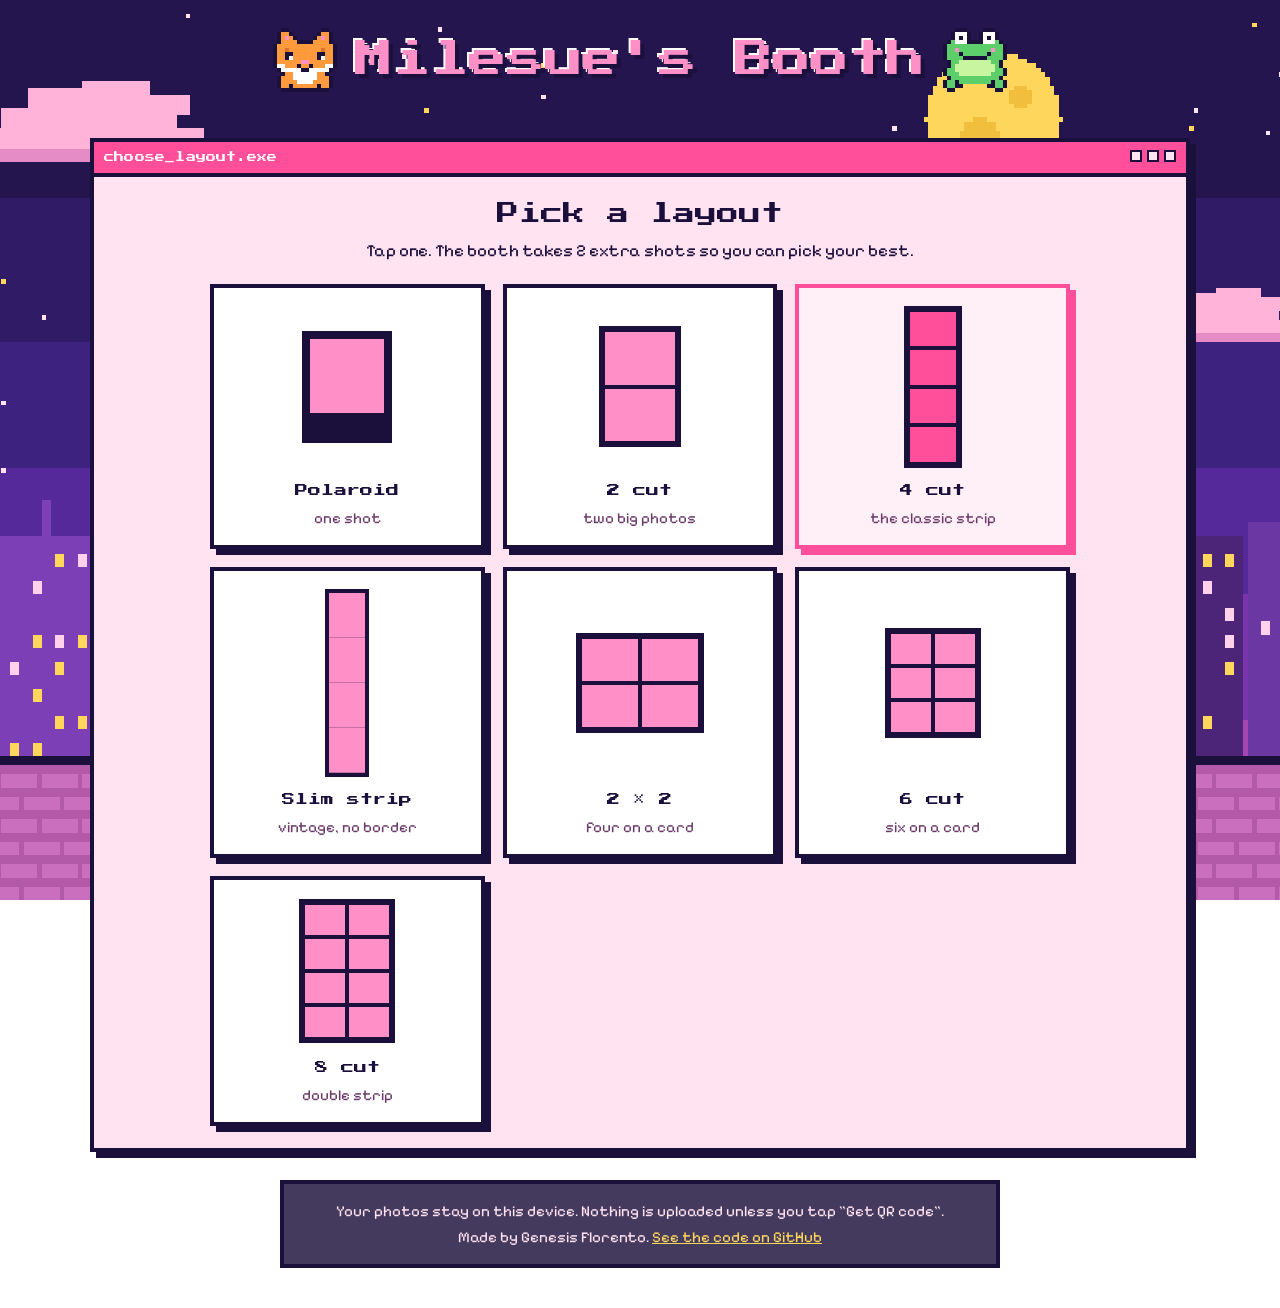
==== commit fe18cbfc: "Retake a single photo, and go back to change photos from the strip Co-Authored-By: Claude Opus 5.5 <" ====
--- a/index.html
+++ b/index.html
@@ -40,6 +40,10 @@
                     <video id="video" autoplay playsinline muted></video>
                     <div class="count" id="count" aria-hidden="true"></div>
                     <div class="flash" id="flash" aria-hidden="true"></div>
+                    <div class="cam-tools" id="cam-tools" hidden>
+                        <label class="cam-tool"><input type="checkbox" id="flashlight"><span>Flash</span></label>
+                        <button type="button" class="cam-tool" id="btn-switch" hidden>Flip camera</button>
+                    </div>
                     <div class="cam-start" id="cam-start">
                         <p>Ready to play? The booth needs your camera.</p>
                         <button type="button" class="px-btn px-btn-pink" id="btn-camera">Turn on camera</button>
@@ -52,8 +56,20 @@
 
                 <div class="buddy">
                     <span class="buddy-frog" id="buddy-frog" aria-hidden="true"></span>
-                    <p class="bubble" id="status" aria-live="polite">Hi! Pick how many photos, then press Start.</p>
-                </div>
+                    <p class="bubble" id="status" aria-live="polite">Hi! Turn on the camera, then press Start.</p>
+                </div>
+
+                <fieldset class="choice cam-filters" id="filter-choice">
+                    <legend>Filter</legend>
+                    <label><input type="radio" name="filter" value="none" checked><span>Natural</span></label>
+                    <label><input type="radio" name="filter" value="bw"><span>B&amp;W</span></label>
+                    <label><input type="radio" name="filter" value="vintage"><span>Vintage</span></label>
+                    <label><input type="radio" name="filter" value="warm"><span>Warm</span></label>
+                    <label><input type="radio" name="filter" value="cool"><span>Cool</span></label>
+                    <label><input type="radio" name="filter" value="pop"><span>Pop</span></label>
+                </fieldset>
+
+                <button type="button" class="start-btn" id="btn-shoot" disabled><span id="shoot-label">Start</span></button>
             </div>
         </section>
 
@@ -69,15 +85,6 @@
                     <button type="button" class="px-btn px-btn-small" id="btn-change-layout">Change</button>
                 </div>
 
-                <fieldset class="choice" id="filter-choice">
-                    <legend>Filter</legend>
-                    <label><input type="radio" name="filter" value="none" checked><span>Natural</span></label>
-                    <label><input type="radio" name="filter" value="bw"><span>B&amp;W</span></label>
-                    <label><input type="radio" name="filter" value="vintage"><span>Vintage</span></label>
-                    <label><input type="radio" name="filter" value="warm"><span>Warm</span></label>
-                    <label><input type="radio" name="filter" value="cool"><span>Cool</span></label>
-                    <label><input type="radio" name="filter" value="pop"><span>Pop</span></label>
-                </fieldset>
 
                 <div class="toggles">
                     <label class="select-label">Timer
@@ -87,13 +94,10 @@
                             <option value="10">10 s</option>
                         </select>
                     </label>
-                    <label class="check"><input type="checkbox" id="flashlight"> Flash light</label>
                     <label class="check"><input type="checkbox" id="mirror" checked> Mirror</label>
                     <label class="check"><input type="checkbox" id="sound" checked> Sound</label>
-                    <button type="button" class="px-btn px-btn-small" id="btn-switch" hidden>Switch camera</button>
-                </div>
-
-                <button type="button" class="start-btn" id="btn-shoot" disabled><span id="shoot-label">Start</span></button>
+                </div>
+
             </div>
         </section>
     </main>
@@ -182,6 +186,7 @@
                 <button type="button" class="start-btn start-btn-small" id="btn-download">Save photo strip</button>
                 <button type="button" class="px-btn px-btn-pink" id="btn-qr" hidden>Get QR code</button>
                 <button type="button" class="px-btn" id="btn-share" hidden>Share</button>
+                <button type="button" class="px-btn" id="btn-change-photos">Change photos</button>
                 <button type="button" class="px-btn" id="btn-again">Start over</button>
             </div>
             <p class="saved-msg" id="saved-msg" role="status" hidden></p>
@@ -221,7 +226,7 @@
 
     <footer class="foot">
         <p>Your photos stay on this device. Nothing is uploaded unless you tap "Get QR code".</p>
-        <p>Made by Genesis Florento. <a href="https://github.com/" id="repo-link">See the code on GitHub</a></p>
+        <p>Made by Genesis Florento. <a href="https://github.com/Hmmentos/litrato" id="repo-link">See the code on GitHub</a></p>
     </footer>
 
     <script src="js/config.js"></script>
--- a/css/style.css
+++ b/css/style.css
@@ -114,7 +114,7 @@
     margin: 0 auto;
     padding: 8px 16px 28px;
     display: grid;
-    grid-template-columns: min(calc(100% - 384px), max(420px, calc((100vh - 360px) * 4 / 3))) 352px;
+    grid-template-columns: min(calc(100% - 384px), max(420px, calc((100vh - 440px) * 4 / 3))) 352px;
     justify-content: center;
     gap: 32px;
     align-items: start;
@@ -127,12 +127,14 @@
 
 .window {
     position: relative;
-    aspect-ratio: 4 / 3;
+    aspect-ratio: var(--shot-ratio, 4 / 3);
     width: 100%;
     background: #120a2a;
     border: 4px solid var(--ink);
     overflow: hidden;
 }
+/* Square and slim layouts: keep the camera window from getting too tall. */
+.window.is-narrow { width: min(100%, calc(62vh * var(--shot-ratio))); justify-self: center; }
 #video { width: 100%; height: 100%; object-fit: cover; display: block; }
 #video.is-mirrored { transform: scaleX(-1); }
 
@@ -202,7 +204,7 @@
 .shots { list-style: none; margin: 0; padding: 0; display: flex; flex-wrap: wrap; gap: 6px; }
 .shot {
     width: 58px;
-    aspect-ratio: 4 / 3;
+    aspect-ratio: var(--shot-ratio, 4 / 3);
     display: grid;
     place-items: center;
     background: var(--white);
@@ -371,6 +373,23 @@
     font-family: var(--px);
     font-size: 12px;
 }
+.pick-grid li { position: relative; }
+.pick-retake {
+    position: absolute;
+    right: 8px;
+    bottom: 10px;
+    padding: 5px 9px;
+    background: var(--white);
+    color: var(--ink);
+    border: 3px solid var(--ink);
+    box-shadow: 2px 2px 0 var(--ink);
+    font-family: var(--px);
+    font-size: 9px;
+    cursor: pointer;
+}
+.pick-retake:hover { background: #fff3f9; }
+.pick-retake:active { transform: translate(2px, 2px); box-shadow: none; }
+.pick-retake:disabled { opacity: 0.5; cursor: not-allowed; }
 .pick-actions { display: flex; flex-wrap: wrap; gap: 12px; }
 
 /* ---------- Result ---------- */
@@ -536,6 +555,8 @@
 .layout-icon.is-grid4 { grid-template-columns: repeat(2, 56px); }
 .layout-icon.is-polaroid { padding: 8px 8px 30px; grid-template-columns: 74px; }
 .layout-icon.is-polaroid i { aspect-ratio: 1; }
+.layout-icon.is-slim4 { grid-template-columns: 36px; gap: 0; padding: 4px; }
+.layout-icon.is-slim4 i { aspect-ratio: 4 / 5; box-shadow: inset 0 -1px 0 rgba(27, 15, 59, 0.25); }
 .layout-card[aria-checked="true"] .layout-icon i { background: var(--hot); }
 
 /* The chosen layout inside settings. */
@@ -593,6 +614,7 @@
     .layout-icon.is-strip4 { grid-template-columns: 34px; }
     .layout-icon.is-grid4 { grid-template-columns: repeat(2, 42px); }
     .layout-icon.is-polaroid { grid-template-columns: 58px; padding-bottom: 24px; }
+    .layout-icon.is-slim4 { grid-template-columns: 28px; }
 }
 
 /* ---------- get.html (the page friends open from the QR code) ---------- */
@@ -625,3 +647,88 @@
 .swatch-wheel.is-set {
     background: radial-gradient(circle, var(--sw) 0 3px, transparent 3.5px), conic-gradient(#ff4f9a, #ffd65c, #5ccf6a, #8fd3ff, #9b7bff, #ff4f9a);
 }
+
+/* ---------- Camera tools on the video (Flash, Flip camera) ---------- */
+.cam-tools {
+    position: absolute;
+    top: 10px;
+    right: 10px;
+    z-index: 3;
+    display: flex;
+    gap: 8px;
+}
+.cam-tool {
+    display: inline-flex;
+    align-items: center;
+    gap: 6px;
+    padding: 6px 10px;
+    background: rgba(27, 15, 59, 0.78);
+    color: #fff;
+    border: 3px solid var(--ink);
+    font-weight: 700;
+    font-size: 0.9rem;
+    cursor: pointer;
+}
+.cam-tool input { width: 16px; height: 16px; margin: 0; accent-color: var(--moon); }
+.cam-tool:has(input:checked) { background: var(--moon); color: var(--ink); }
+.cam-tool:disabled, .cam-tool:has(input:disabled) { opacity: 0.6; cursor: not-allowed; }
+
+/* Filters right under the camera, then the big Start button. */
+.cam-filters { gap: 6px; }
+.cam-filters legend { margin-bottom: 4px; }
+.cam-body .start-btn { margin-top: 2px; }
+
+/* ---------- Phones: everything you need on one screen ---------- */
+@media (max-width: 600px) {
+    .title { padding: 10px 12px 6px; gap: 10px; }
+    .logo { font-size: 1.05rem; text-shadow: 3px 3px 0 var(--ink), -1px -1px 0 #fff; }
+    .title-sprite .sprite { width: 32px; height: 32px; }
+    .peek-cat { display: none; }
+
+    .booth { padding: 0 6px 20px; gap: 16px; }
+    .win { border-width: 3px; box-shadow: 4px 4px 0 var(--ink); }
+    .win-bar { padding: 4px 8px; font-size: 8px; border-bottom-width: 3px; }
+    .win-dots i { width: 9px; height: 9px; }
+    .cam-body { padding: 6px; gap: 8px; }
+    .window { border-width: 3px; }
+
+    .cam-tools { top: 6px; right: 6px; gap: 6px; }
+    .cam-tool { padding: 4px 8px; font-size: 0.82rem; border-width: 2px; }
+
+    .shots { flex-wrap: nowrap; gap: 4px; }
+    .shot { flex: 1 1 0; width: auto; max-width: 54px; border-width: 2px; font-size: 7px; }
+
+    .buddy { gap: 8px; align-items: center; }
+    .buddy-frog .sprite { width: 34px; height: 34px; }
+    .bubble { margin: 0; padding: 6px 10px; min-height: 0; font-size: 0.92rem; border-width: 3px; box-shadow: 3px 3px 0 var(--pink); }
+    .bubble::before { left: -12px; bottom: 8px; width: 9px; height: 9px; border-left-width: 3px; border-bottom-width: 3px; }
+
+    /* Filters scroll sideways in one row. */
+    .cam-filters { flex-wrap: nowrap; overflow-x: auto; padding: 2px 2px 6px; scrollbar-width: none; }
+    .cam-filters::-webkit-scrollbar { display: none; }
+    .cam-filters legend { position: absolute; width: 1px; height: 1px; overflow: hidden; clip: rect(0 0 0 0); }
+    .cam-filters label { flex: 0 0 auto; }
+    .cam-filters label > span:last-child { padding: 5px 10px; font-size: 0.9rem; border-width: 2px; box-shadow: 2px 2px 0 var(--ink); }
+
+    /* Start stays on screen at the bottom while you scroll the settings. */
+    .cam-body .start-btn {
+        position: sticky;
+        bottom: 8px;
+        z-index: 5;
+        padding: 14px 16px;
+        font-size: 16px;
+        border-width: 3px;
+        box-shadow: 4px 4px 0 var(--ink);
+    }
+
+    .set-body { padding: 10px; gap: 10px; }
+    .chosen-icon { display: none; }
+    .chosen-layout { grid-template-columns: 1fr auto; }
+    .chosen-layout .note { font-size: 0.85rem; }
+    .toggles { gap: 8px 14px; }
+}
+
+/* Fieldsets and grid items must be allowed to shrink, or the sideways
+   filter row makes the whole page wider than the phone. */
+.choice { min-width: 0; min-inline-size: 0; max-width: 100%; }
+.booth > section, .cam-body > *, .result > * { min-width: 0; }
